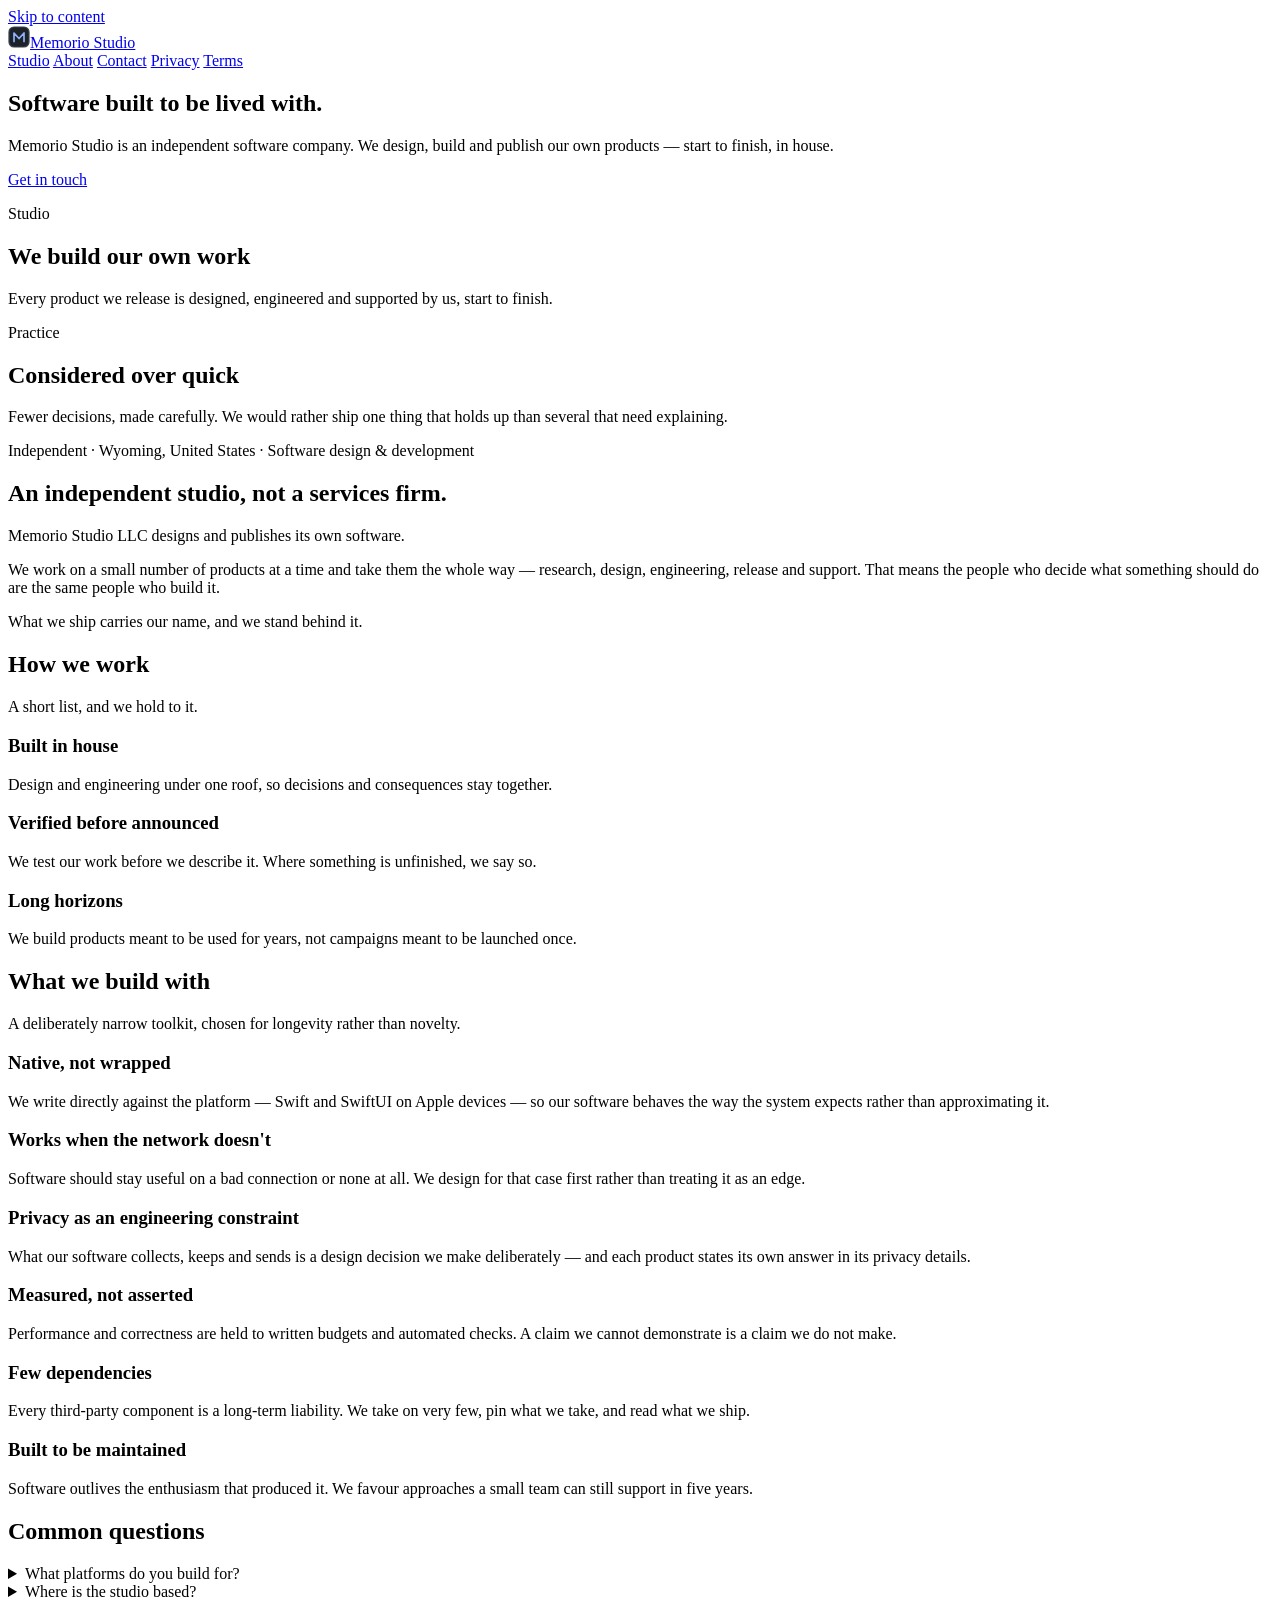
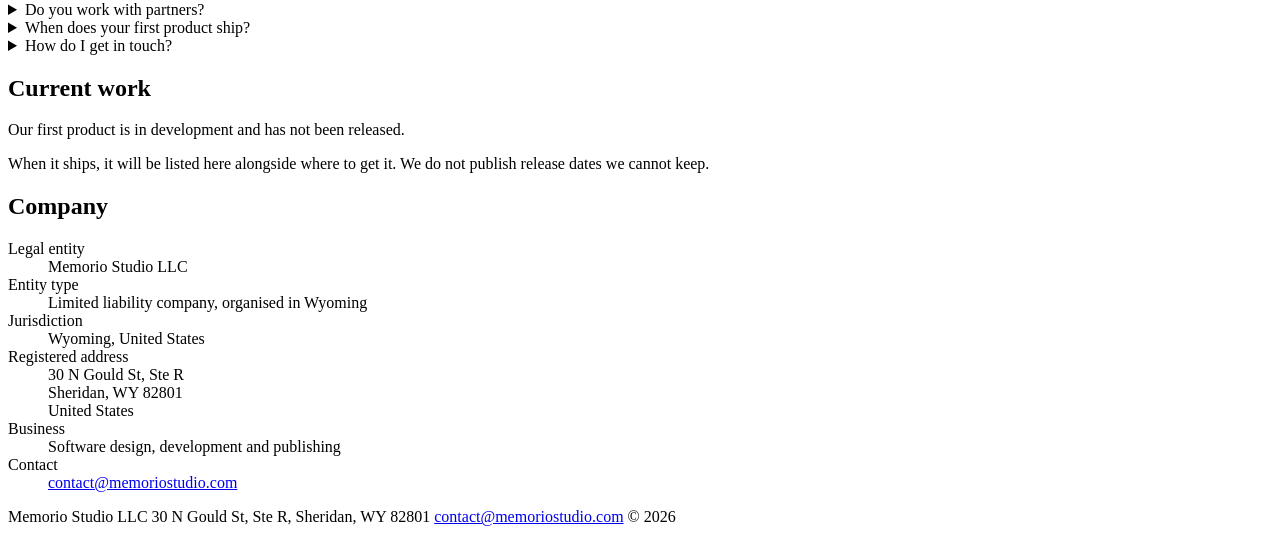
==== site/index.html @ 64da5512 "content: cut two architecture claims the product has not shipped Founder asked whether 'local-first'" ====
<!doctype html>
<html lang="en">
<head>
<meta charset="utf-8">
<meta name="viewport" content="width=device-width, initial-scale=1">
<title>Independent software company — Memorio Studio</title>
<meta name="description" content="Memorio Studio LLC is an independent software company organised in Wyoming, United States. We design, build and publish our own products.">
<meta name="theme-color" content="#121417">
<link rel="canonical" href="https://memoriostudio.com/">
<meta property="og:type" content="website">
<meta property="og:site_name" content="Memorio Studio">
<meta property="og:title" content="Independent software company — Memorio Studio">
<meta property="og:description" content="Memorio Studio LLC is an independent software company organised in Wyoming, United States. We design, build and publish our own products.">
<meta property="og:url" content="https://memoriostudio.com/">
<meta name="twitter:card" content="summary">
<meta name="twitter:title" content="Independent software company — Memorio Studio">
<meta name="twitter:description" content="Memorio Studio LLC is an independent software company organised in Wyoming, United States. We design, build and publish our own products.">
<link rel="stylesheet" href="/styles.css">
<link rel="icon" href="/favicon.svg" type="image/svg+xml">
<script type="application/ld+json">
{"@context":"https://schema.org","@type":"Organization","name":"Memorio Studio LLC","alternateName":"Memorio Studio","legalName":"Memorio Studio LLC","url":"https://memoriostudio.com/","email":"contact@memoriostudio.com","description":"Independent software company organised in Wyoming, United States, designing, building and publishing its own products.","foundingLocation":{"@type":"Place","address":{"@type":"PostalAddress","addressRegion":"WY","addressCountry":"US"}},"address":{"@type":"PostalAddress","streetAddress":"30 N Gould St, Ste R","addressLocality":"Sheridan","addressRegion":"WY","postalCode":"82801","addressCountry":"US"},"contactPoint":{"@type":"ContactPoint","contactType":"customer support","email":"contact@memoriostudio.com","availableLanguage":"English"}}
</script>
</head>
<body>
<a class="skip" href="#main">Skip to content</a>
<header class="topbar"><div class="wrap">
  <a class="wordmark" href="/"><svg width="22" height="22" viewBox="0 0 22 22" fill="none" aria-hidden="true" focusable="false">
  <rect x="1" y="1" width="20" height="20" rx="5" fill="#1d2128" stroke="#3a414c" stroke-width="1.2"/>
  <path d="M6 15.5V7l5 5.5L16 7v8.5" stroke="#8fb0ff" stroke-width="1.7" stroke-linecap="round" stroke-linejoin="round"/>
</svg><span>Memorio Studio</span></a>
  <nav aria-label="Primary">
    <a href="/" aria-current="page">Studio</a>
    <a href="/about.html">About</a>
    <a href="/contact.html">Contact</a>
    <a href="/privacy.html">Privacy</a>
    <a href="/terms.html">Terms</a>
  </nav>
</div></header>
<main id="main">
<section class="hero"><div class="wrap">
  <h1>Software built to be lived with.</h1>
  <p class="sub">Memorio Studio is an independent software company. We design, build and publish
  our own products — start to finish, in house.</p>
  <a class="cta" href="/contact.html">Get in touch</a>

  <div class="hero-cards">
    <article class="hero-card">
      <p class="tag">Studio</p>
      <h2>We build our own work</h2>
      <p>Every product we release is designed, engineered and supported by us, start to
      finish.</p>
    </article>
    <article class="hero-card">
      <p class="tag">Practice</p>
      <h2>Considered over quick</h2>
      <p>Fewer decisions, made carefully. We would rather ship one thing that holds up than
      several that need explaining.</p>
    </article>
  </div>
</div></section>

<div class="band-label"><p>Independent · Wyoming, United States · Software design &amp; development</p></div>

<section class="band"><div class="wrap">
  <div class="split">
    <div>
      <h2>An independent studio, not a services firm.</h2>
      <p class="lede">Memorio Studio LLC designs and publishes its own software.</p>
    </div>
    <div>
      <p>We work on a small number of products at a time and take them the whole way — research,
      design, engineering, release and support. That means the people who decide what something
      should do are the same people who build it.</p>
      <p>What we ship carries our name, and we stand behind it.</p>
    </div>
  </div>
</div></section>

<section class="band alt"><div class="wrap">
  <h2>How we work</h2>
  <p class="lede">A short list, and we hold to it.</p>
  <div class="tiles">
    <article class="tile">
      <h3>Built in house</h3>
      <p>Design and engineering under one roof, so decisions and consequences stay together.</p>
    </article>
    <article class="tile">
      <h3>Verified before announced</h3>
      <p>We test our work before we describe it. Where something is unfinished, we say so.</p>
    </article>
    <article class="tile">
      <h3>Long horizons</h3>
      <p>We build products meant to be used for years, not campaigns meant to be launched once.</p>
    </article>
  </div>
</div></section>

<section class="band"><div class="wrap">
  <h2>What we build with</h2>
  <p class="lede">A deliberately narrow toolkit, chosen for longevity rather than novelty.</p>
  <div class="tiles">
    <article class="tile">
      <h3>Native, not wrapped</h3>
      <p>We write directly against the platform — Swift and SwiftUI on Apple devices — so our
      software behaves the way the system expects rather than approximating it.</p>
    </article>
    <article class="tile">
      <h3>Works when the network doesn't</h3>
      <p>Software should stay useful on a bad connection or none at all. We design for that case
      first rather than treating it as an edge.</p>
    </article>
    <article class="tile">
      <h3>Privacy as an engineering constraint</h3>
      <p>What our software collects, keeps and sends is a design decision we make deliberately —
      and each product states its own answer in its privacy details.</p>
    </article>
    <article class="tile">
      <h3>Measured, not asserted</h3>
      <p>Performance and correctness are held to written budgets and automated checks. A claim we
      cannot demonstrate is a claim we do not make.</p>
    </article>
    <article class="tile">
      <h3>Few dependencies</h3>
      <p>Every third-party component is a long-term liability. We take on very few, pin what we
      take, and read what we ship.</p>
    </article>
    <article class="tile">
      <h3>Built to be maintained</h3>
      <p>Software outlives the enthusiasm that produced it. We favour approaches a small team can
      still support in five years.</p>
    </article>
  </div>
</div></section>

<section class="band alt"><div class="wrap">
  <h2>Common questions</h2>
  <div class="faq">
    <details><summary>What platforms do you build for?</summary>
      <p>Our current work targets Apple devices, written natively. We are not limited to one
      platform as a company, and will say so plainly if that changes.</p></details>
    <details><summary>Where is the studio based?</summary>
      <p>Memorio Studio LLC is registered in Wyoming, United States, and works remotely.</p></details>
    <details><summary>Do you work with partners?</summary>
      <p>We are open to conversations about partnerships, licensing and distribution. Write to us
      with what you have in mind.</p></details>
    <details><summary>When does your first product ship?</summary>
      <p>It is in development and unreleased. We announce dates only once we can keep them.</p></details>
    <details><summary>How do I get in touch?</summary>
      <p>Write to <a href="mailto:contact@memoriostudio.com">contact@memoriostudio.com</a>. Business,
      legal, press and security enquiries all reach the same inbox, and it is read by a person.</p></details>
  </div>
</div></section>

<section class="band"><div class="wrap">
  <div class="split">
    <div>
      <h2>Current work</h2>
      <p class="lede">Our first product is in development and has not been released.</p>
    </div>
    <div>
      <p>When it ships, it will be listed here alongside where to get it. We do not publish
      release dates we cannot keep.</p>
    </div>
  </div>
</div></section>

<section class="band alt"><div class="wrap">
  <h2>Company</h2>
  <div class="ledger"><dl>
    <div class="row"><dt>Legal entity</dt><dd>Memorio Studio LLC</dd></div>
    <div class="row"><dt>Entity type</dt><dd>Limited liability company, organised in Wyoming</dd></div>
    <div class="row"><dt>Jurisdiction</dt><dd>Wyoming, United States</dd></div>
    <div class="row"><dt>Registered address</dt><dd>30 N Gould St, Ste R<br>Sheridan, WY 82801<br>United States</dd></div>
    <div class="row"><dt>Business</dt><dd>Software design, development and publishing</dd></div>
    <div class="row"><dt>Contact</dt><dd><a href="mailto:contact@memoriostudio.com">contact@memoriostudio.com</a></dd></div>
  </dl></div>
</div></section>
</main>
<footer class="site"><div class="wrap">
  <span>Memorio Studio LLC</span>
  <span>30 N Gould St, Ste R, Sheridan, WY 82801</span>
  <a href="mailto:contact@memoriostudio.com">contact@memoriostudio.com</a>
  <span class="push">&copy; 2026</span>
</div></footer>
</body>
</html>
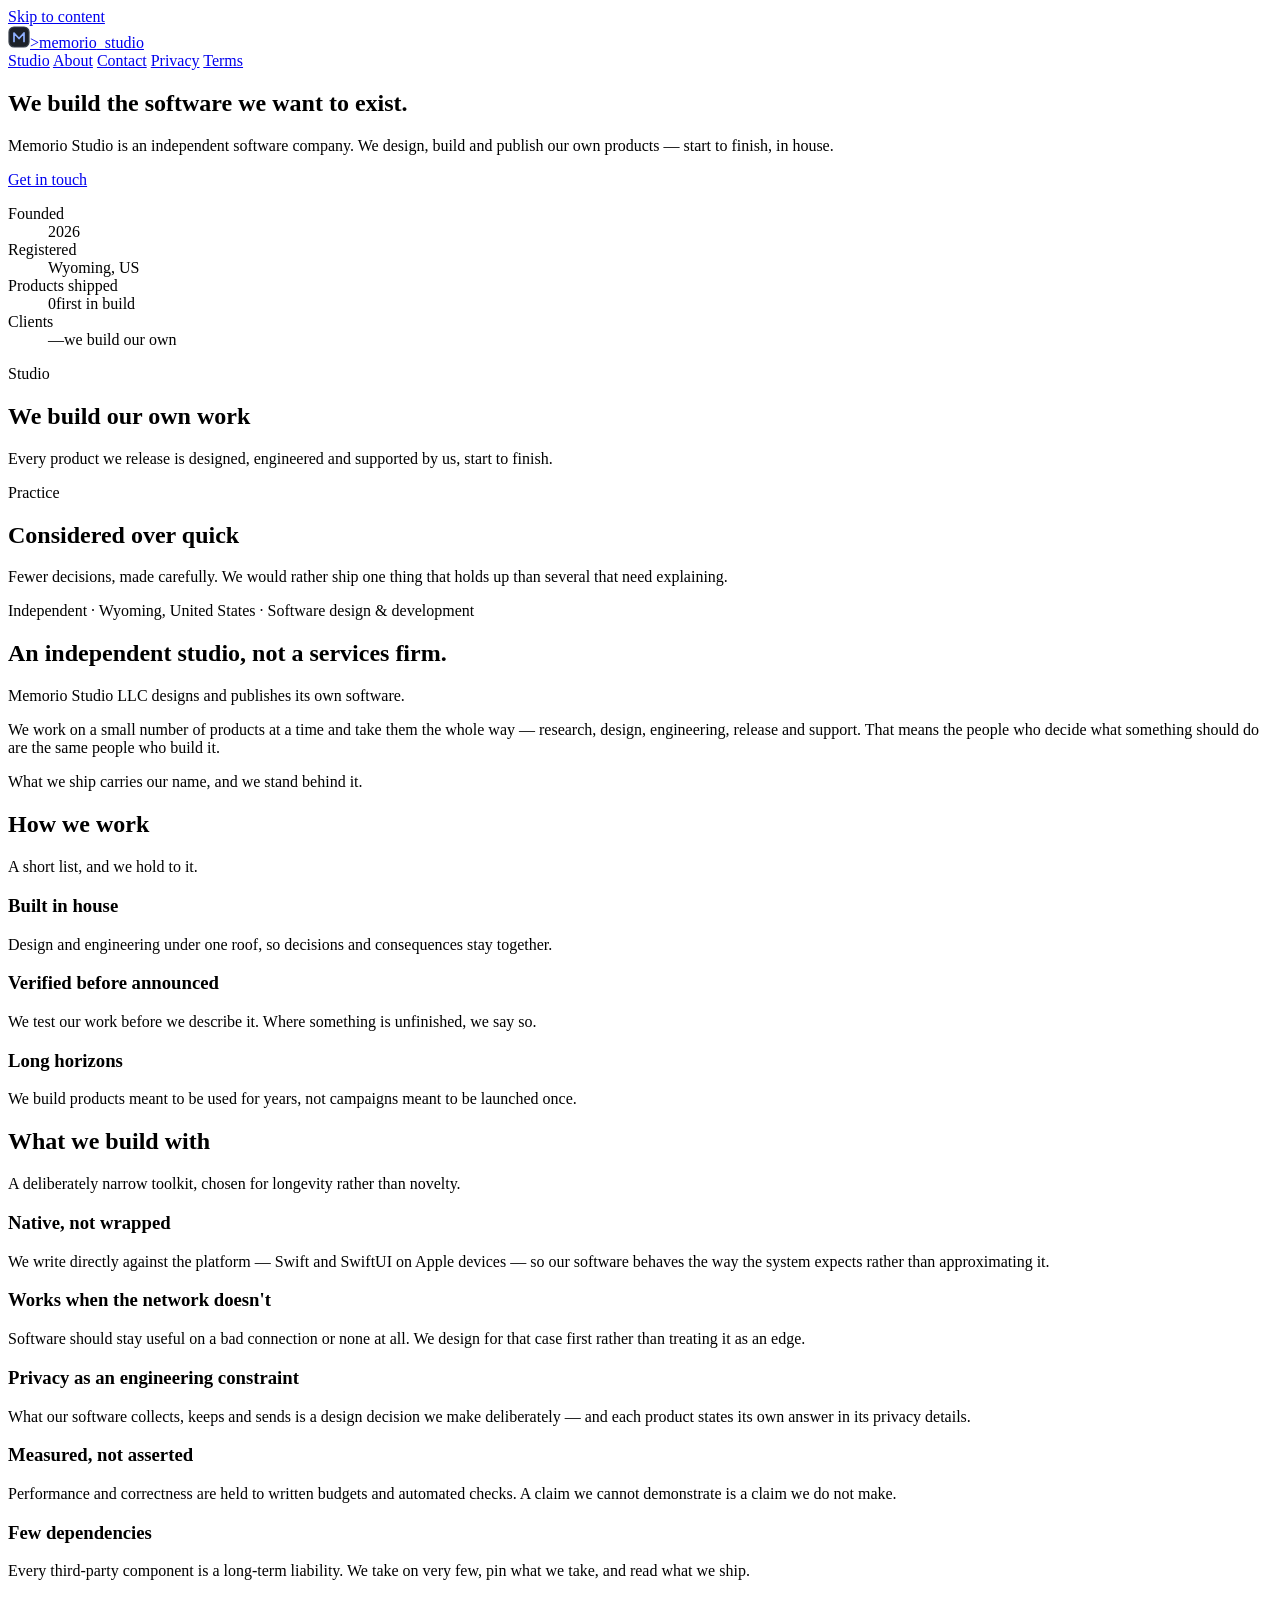
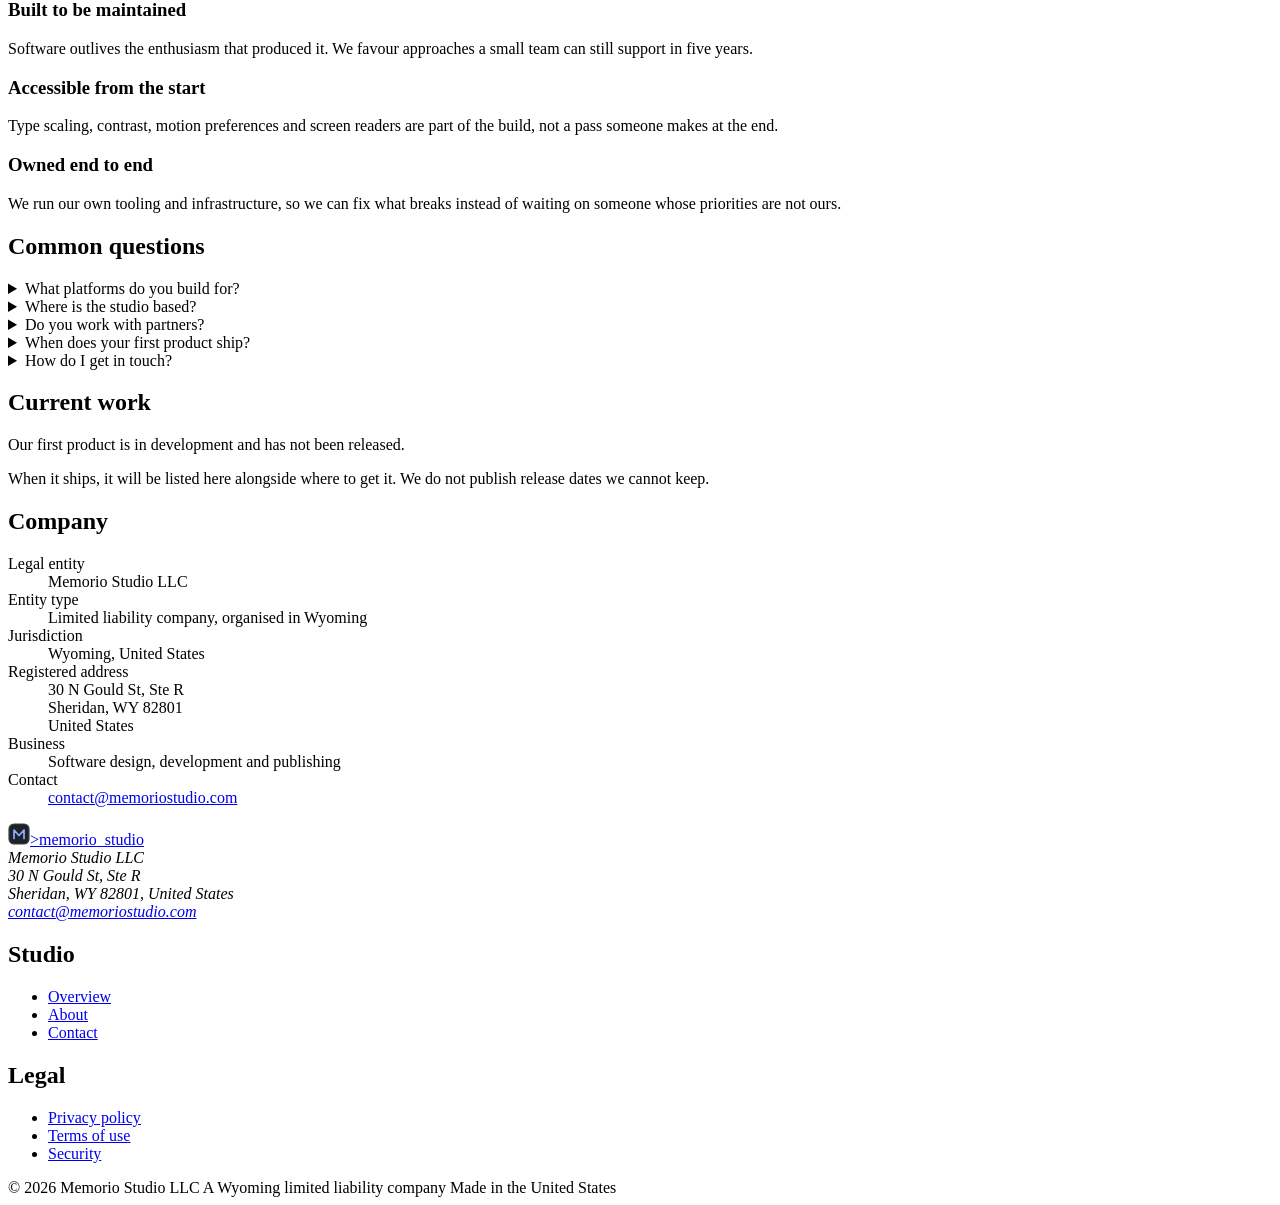
==== commit aa59d715: "design: sharper headline, hero stat strip, structured footer HEADLINE. 'Software built to be lived w" ====
--- a/site/index.html
+++ b/site/index.html
@@ -18,7 +18,7 @@
 <link rel="stylesheet" href="/styles.css">
 <link rel="icon" href="/favicon.svg" type="image/svg+xml">
 <script type="application/ld+json">
-{"@context":"https://schema.org","@type":"Organization","name":"Memorio Studio LLC","alternateName":"Memorio Studio","legalName":"Memorio Studio LLC","url":"https://memoriostudio.com/","email":"contact@memoriostudio.com","description":"Independent software company organised in Wyoming, United States, designing, building and publishing its own products.","foundingLocation":{"@type":"Place","address":{"@type":"PostalAddress","addressRegion":"WY","addressCountry":"US"}},"address":{"@type":"PostalAddress","streetAddress":"30 N Gould St, Ste R","addressLocality":"Sheridan","addressRegion":"WY","postalCode":"82801","addressCountry":"US"},"contactPoint":{"@type":"ContactPoint","contactType":"customer support","email":"contact@memoriostudio.com","availableLanguage":"English"}}
+{"@context":"https://schema.org","@type":"Organization","name":"Memorio Studio LLC","alternateName":"Memorio Studio","legalName":"Memorio Studio LLC","url":"https://memoriostudio.com/","email":"contact@memoriostudio.com","description":"Independent software company organised in Wyoming, United States, designing, building and publishing its own products.","foundingDate":"2026","foundingLocation":{"@type":"Place","address":{"@type":"PostalAddress","addressRegion":"WY","addressCountry":"US"}},"address":{"@type":"PostalAddress","streetAddress":"30 N Gould St, Ste R","addressLocality":"Sheridan","addressRegion":"WY","postalCode":"82801","addressCountry":"US"},"contactPoint":{"@type":"ContactPoint","contactType":"customer support","email":"contact@memoriostudio.com","availableLanguage":"English"}}
 </script>
 </head>
 <body>
@@ -27,7 +27,7 @@
   <a class="wordmark" href="/"><svg width="22" height="22" viewBox="0 0 22 22" fill="none" aria-hidden="true" focusable="false">
   <rect x="1" y="1" width="20" height="20" rx="5" fill="#1d2128" stroke="#3a414c" stroke-width="1.2"/>
   <path d="M6 15.5V7l5 5.5L16 7v8.5" stroke="#8fb0ff" stroke-width="1.7" stroke-linecap="round" stroke-linejoin="round"/>
-</svg><span>Memorio Studio</span></a>
+</svg><span class="caret">&gt;</span><span>memorio</span><span class="dim">_studio</span></a>
   <nav aria-label="Primary">
     <a href="/" aria-current="page">Studio</a>
     <a href="/about.html">About</a>
@@ -38,10 +38,17 @@
 </div></header>
 <main id="main">
 <section class="hero"><div class="wrap">
-  <h1>Software built to be lived with.</h1>
+  <h1>We build the software we want to exist.</h1>
   <p class="sub">Memorio Studio is an independent software company. We design, build and publish
   our own products — start to finish, in house.</p>
   <a class="cta" href="/contact.html">Get in touch</a>
+
+  <dl class="stat-strip" aria-label="Studio at a glance">
+    <div><dt>Founded</dt><dd>2026</dd></div>
+    <div><dt>Registered</dt><dd>Wyoming, US</dd></div>
+    <div><dt>Products shipped</dt><dd>0<span class="stat-note">first in build</span></dd></div>
+    <div><dt>Clients</dt><dd>&mdash;<span class="stat-note">we build our own</span></dd></div>
+  </dl>
 
   <div class="hero-cards">
     <article class="hero-card">
@@ -80,15 +87,15 @@
   <h2>How we work</h2>
   <p class="lede">A short list, and we hold to it.</p>
   <div class="tiles">
-    <article class="tile">
+    <article class="tile" data-n="01">
       <h3>Built in house</h3>
       <p>Design and engineering under one roof, so decisions and consequences stay together.</p>
     </article>
-    <article class="tile">
+    <article class="tile" data-n="02">
       <h3>Verified before announced</h3>
       <p>We test our work before we describe it. Where something is unfinished, we say so.</p>
     </article>
-    <article class="tile">
+    <article class="tile" data-n="03">
       <h3>Long horizons</h3>
       <p>We build products meant to be used for years, not campaigns meant to be launched once.</p>
     </article>
@@ -99,35 +106,45 @@
   <h2>What we build with</h2>
   <p class="lede">A deliberately narrow toolkit, chosen for longevity rather than novelty.</p>
   <div class="tiles">
-    <article class="tile">
+    <article class="tile" data-n="01">
       <h3>Native, not wrapped</h3>
       <p>We write directly against the platform — Swift and SwiftUI on Apple devices — so our
       software behaves the way the system expects rather than approximating it.</p>
     </article>
-    <article class="tile">
+    <article class="tile" data-n="02">
       <h3>Works when the network doesn't</h3>
       <p>Software should stay useful on a bad connection or none at all. We design for that case
       first rather than treating it as an edge.</p>
     </article>
-    <article class="tile">
+    <article class="tile" data-n="03">
       <h3>Privacy as an engineering constraint</h3>
       <p>What our software collects, keeps and sends is a design decision we make deliberately —
       and each product states its own answer in its privacy details.</p>
     </article>
-    <article class="tile">
+    <article class="tile" data-n="04">
       <h3>Measured, not asserted</h3>
       <p>Performance and correctness are held to written budgets and automated checks. A claim we
       cannot demonstrate is a claim we do not make.</p>
     </article>
-    <article class="tile">
+    <article class="tile" data-n="05">
       <h3>Few dependencies</h3>
       <p>Every third-party component is a long-term liability. We take on very few, pin what we
       take, and read what we ship.</p>
     </article>
-    <article class="tile">
+    <article class="tile" data-n="06">
       <h3>Built to be maintained</h3>
       <p>Software outlives the enthusiasm that produced it. We favour approaches a small team can
       still support in five years.</p>
+    </article>
+    <article class="tile" data-n="07">
+      <h3>Accessible from the start</h3>
+      <p>Type scaling, contrast, motion preferences and screen readers are part of the build, not
+      a pass someone makes at the end.</p>
+    </article>
+    <article class="tile" data-n="08">
+      <h3>Owned end to end</h3>
+      <p>We run our own tooling and infrastructure, so we can fix what breaks instead of waiting on
+      someone whose priorities are not ours.</p>
     </article>
   </div>
 </div></section>
@@ -177,10 +194,39 @@
 </div></section>
 </main>
 <footer class="site"><div class="wrap">
-  <span>Memorio Studio LLC</span>
-  <span>30 N Gould St, Ste R, Sheridan, WY 82801</span>
-  <a href="mailto:contact@memoriostudio.com">contact@memoriostudio.com</a>
-  <span class="push">&copy; 2026</span>
+  <div class="foot-brand">
+    <a class="wordmark" href="/"><svg width="22" height="22" viewBox="0 0 22 22" fill="none" aria-hidden="true" focusable="false">
+  <rect x="1" y="1" width="20" height="20" rx="5" fill="#1d2128" stroke="#3a414c" stroke-width="1.2"/>
+  <path d="M6 15.5V7l5 5.5L16 7v8.5" stroke="#8fb0ff" stroke-width="1.7" stroke-linecap="round" stroke-linejoin="round"/>
+</svg><span class="caret">&gt;</span><span>memorio</span><span class="dim">_studio</span></a>
+    <address>
+      Memorio Studio LLC<br>
+      30 N Gould St, Ste R<br>
+      Sheridan, WY 82801, United States<br>
+      <a href="mailto:contact@memoriostudio.com">contact@memoriostudio.com</a>
+    </address>
+  </div>
+  <div class="foot-col">
+    <h2>Studio</h2>
+    <ul>
+      <li><a href="/">Overview</a></li>
+      <li><a href="/about.html">About</a></li>
+      <li><a href="/contact.html">Contact</a></li>
+    </ul>
+  </div>
+  <div class="foot-col">
+    <h2>Legal</h2>
+    <ul>
+      <li><a href="/privacy.html">Privacy policy</a></li>
+      <li><a href="/terms.html">Terms of use</a></li>
+      <li><a href="/.well-known/security.txt">Security</a></li>
+    </ul>
+  </div>
+  <div class="foot-base">
+    <span>&copy; 2026 Memorio Studio LLC</span>
+    <span>A Wyoming limited liability company</span>
+    <span class="push">Made in the United States</span>
+  </div>
 </div></footer>
 </body>
 </html>
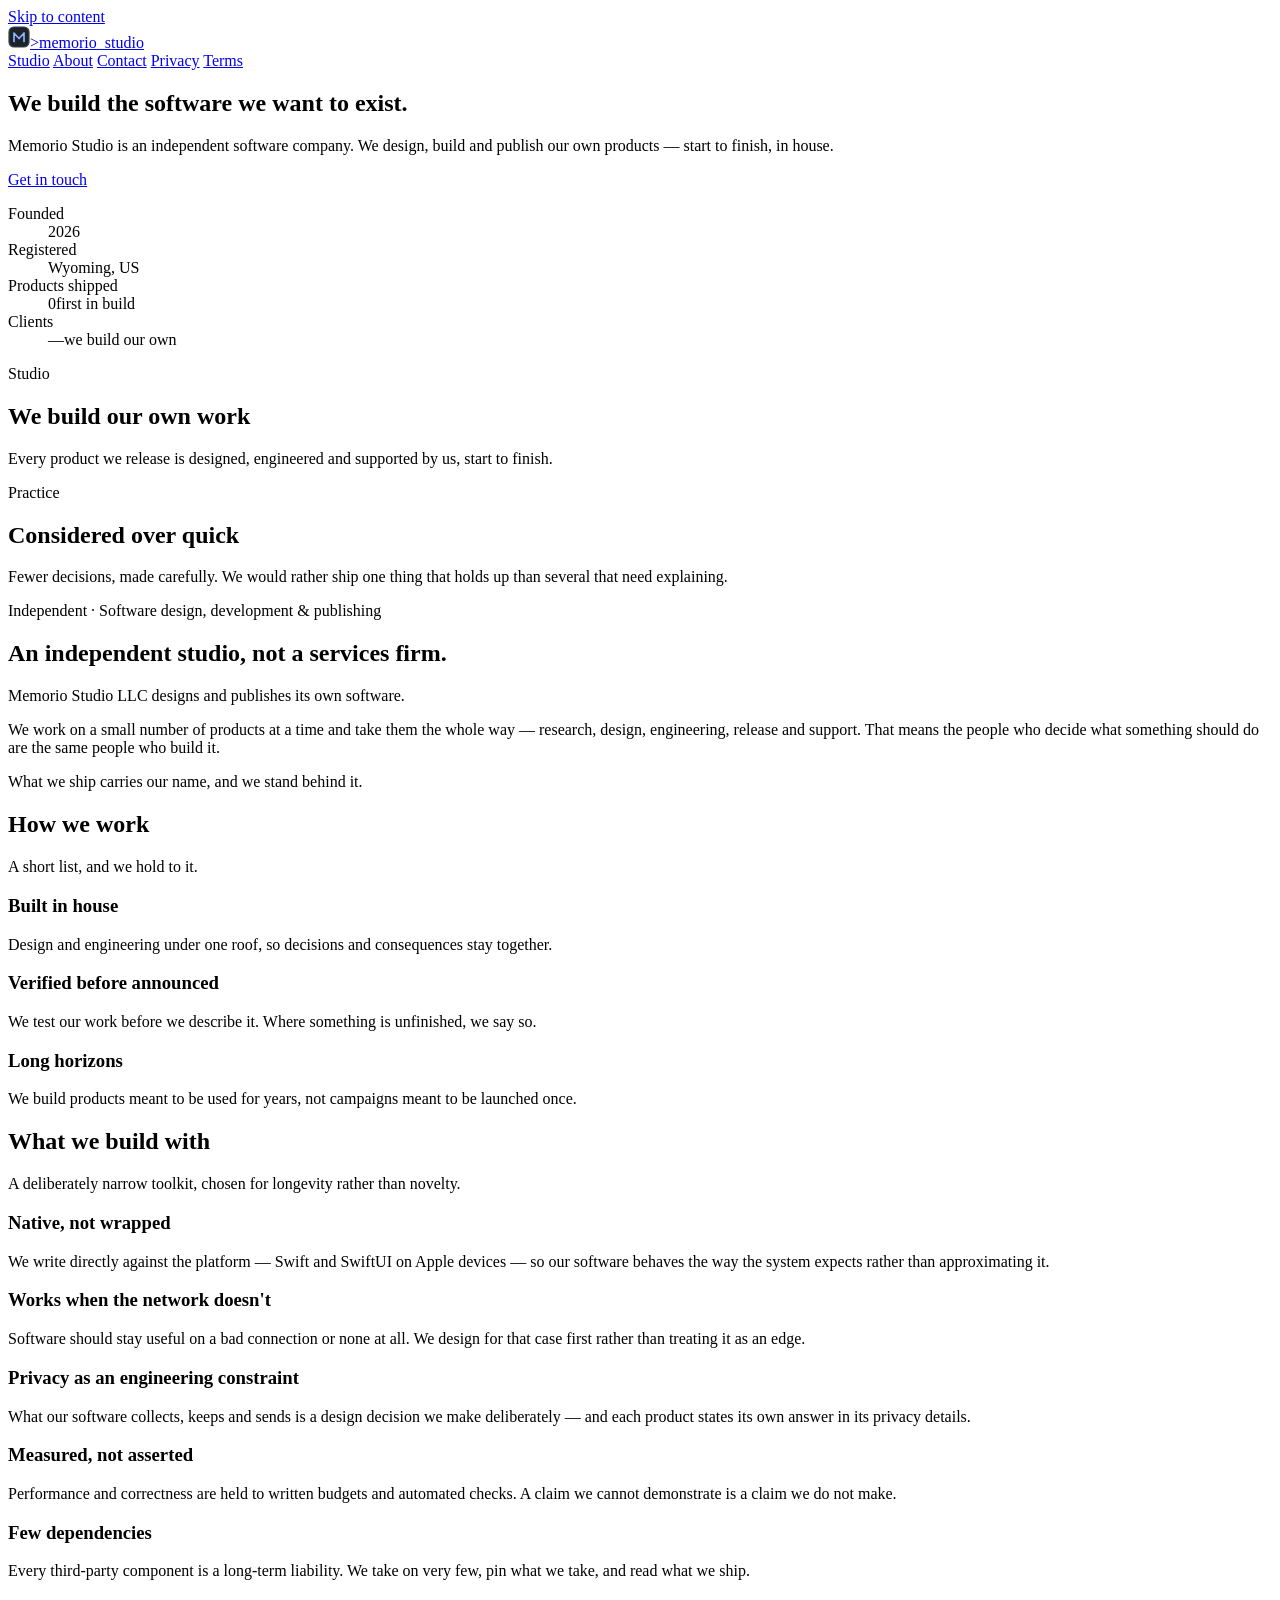
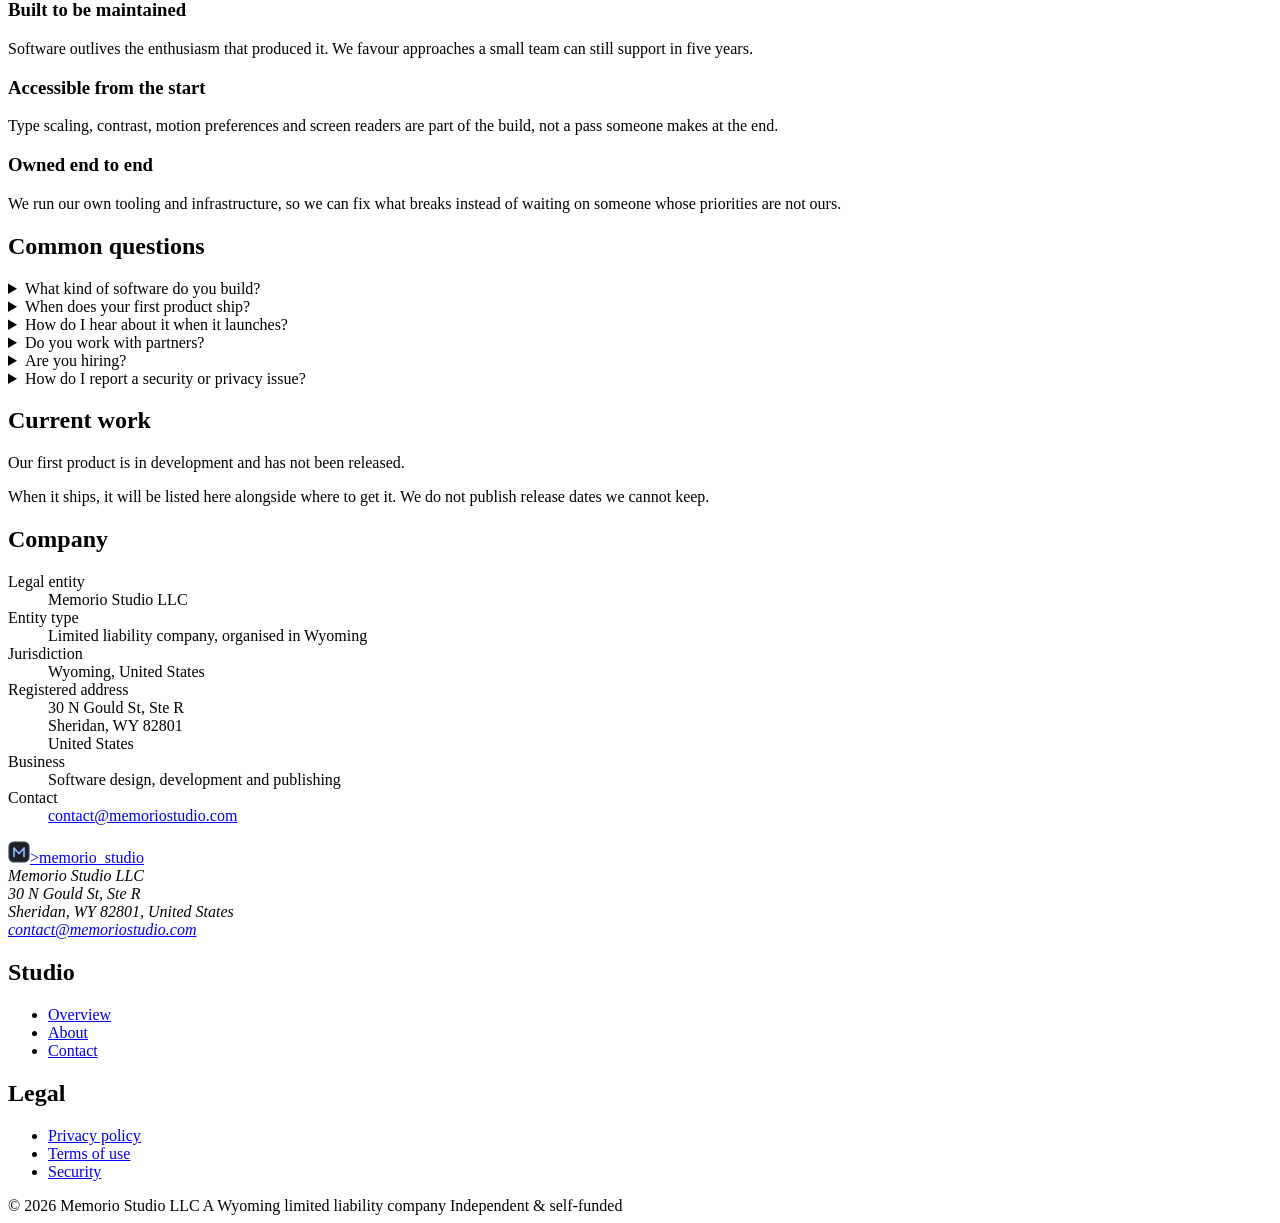
==== commit 22a53d04: "content: stop implying Wyoming is where we work; rewrite the FAQ A registered address is a legal fac" ====
--- a/site/index.html
+++ b/site/index.html
@@ -4,21 +4,21 @@
 <meta charset="utf-8">
 <meta name="viewport" content="width=device-width, initial-scale=1">
 <title>Independent software company — Memorio Studio</title>
-<meta name="description" content="Memorio Studio LLC is an independent software company organised in Wyoming, United States. We design, build and publish our own products.">
+<meta name="description" content="Memorio Studio LLC is an independent software company. We design, build and publish our own products.">
 <meta name="theme-color" content="#121417">
 <link rel="canonical" href="https://memoriostudio.com/">
 <meta property="og:type" content="website">
 <meta property="og:site_name" content="Memorio Studio">
 <meta property="og:title" content="Independent software company — Memorio Studio">
-<meta property="og:description" content="Memorio Studio LLC is an independent software company organised in Wyoming, United States. We design, build and publish our own products.">
+<meta property="og:description" content="Memorio Studio LLC is an independent software company. We design, build and publish our own products.">
 <meta property="og:url" content="https://memoriostudio.com/">
 <meta name="twitter:card" content="summary">
 <meta name="twitter:title" content="Independent software company — Memorio Studio">
-<meta name="twitter:description" content="Memorio Studio LLC is an independent software company organised in Wyoming, United States. We design, build and publish our own products.">
+<meta name="twitter:description" content="Memorio Studio LLC is an independent software company. We design, build and publish our own products.">
 <link rel="stylesheet" href="/styles.css">
 <link rel="icon" href="/favicon.svg" type="image/svg+xml">
 <script type="application/ld+json">
-{"@context":"https://schema.org","@type":"Organization","name":"Memorio Studio LLC","alternateName":"Memorio Studio","legalName":"Memorio Studio LLC","url":"https://memoriostudio.com/","email":"contact@memoriostudio.com","description":"Independent software company organised in Wyoming, United States, designing, building and publishing its own products.","foundingDate":"2026","foundingLocation":{"@type":"Place","address":{"@type":"PostalAddress","addressRegion":"WY","addressCountry":"US"}},"address":{"@type":"PostalAddress","streetAddress":"30 N Gould St, Ste R","addressLocality":"Sheridan","addressRegion":"WY","postalCode":"82801","addressCountry":"US"},"contactPoint":{"@type":"ContactPoint","contactType":"customer support","email":"contact@memoriostudio.com","availableLanguage":"English"}}
+{"@context":"https://schema.org","@type":"Organization","name":"Memorio Studio LLC","alternateName":"Memorio Studio","legalName":"Memorio Studio LLC","url":"https://memoriostudio.com/","email":"contact@memoriostudio.com","description":"Independent software company designing, building and publishing its own products.","foundingDate":"2026","address":{"@type":"PostalAddress","streetAddress":"30 N Gould St, Ste R","addressLocality":"Sheridan","addressRegion":"WY","postalCode":"82801","addressCountry":"US"},"contactPoint":{"@type":"ContactPoint","contactType":"customer support","email":"contact@memoriostudio.com","availableLanguage":"English"}}
 </script>
 </head>
 <body>
@@ -66,7 +66,7 @@
   </div>
 </div></section>
 
-<div class="band-label"><p>Independent · Wyoming, United States · Software design &amp; development</p></div>
+<div class="band-label"><p>Independent · Software design, development &amp; publishing</p></div>
 
 <section class="band"><div class="wrap">
   <div class="split">
@@ -152,19 +152,26 @@
 <section class="band alt"><div class="wrap">
   <h2>Common questions</h2>
   <div class="faq">
-    <details><summary>What platforms do you build for?</summary>
-      <p>Our current work targets Apple devices, written natively. We are not limited to one
-      platform as a company, and will say so plainly if that changes.</p></details>
-    <details><summary>Where is the studio based?</summary>
-      <p>Memorio Studio LLC is registered in Wyoming, United States, and works remotely.</p></details>
+    <details><summary>What kind of software do you build?</summary>
+      <p>Consumer software for personal use — the kind someone opens on their own device rather
+      than software a company buys on their behalf. Our current work concerns personal
+      organisation: helping people keep hold of what they are responsible for.</p></details>
+    <details><summary>When does your first product ship?</summary>
+      <p>It is in development and unreleased. We announce dates only once we can keep them, and it
+      will be listed on this site the day it is available.</p></details>
+    <details><summary>How do I hear about it when it launches?</summary>
+      <p>Write to <a href="mailto:contact@memoriostudio.com">contact@memoriostudio.com</a> and we
+      will let you know. We would rather answer a short email than run a list you have to
+      remember unsubscribing from.</p></details>
     <details><summary>Do you work with partners?</summary>
       <p>We are open to conversations about partnerships, licensing and distribution. Write to us
       with what you have in mind.</p></details>
-    <details><summary>When does your first product ship?</summary>
-      <p>It is in development and unreleased. We announce dates only once we can keep them.</p></details>
-    <details><summary>How do I get in touch?</summary>
-      <p>Write to <a href="mailto:contact@memoriostudio.com">contact@memoriostudio.com</a>. Business,
-      legal, press and security enquiries all reach the same inbox, and it is read by a person.</p></details>
+    <details><summary>Are you hiring?</summary>
+      <p>No open roles at the moment. If you build things carefully and want to be considered when
+      that changes, send us something you have made.</p></details>
+    <details><summary>How do I report a security or privacy issue?</summary>
+      <p>Email us with enough detail to reproduce it. We will acknowledge your report and ask for a
+      reasonable window to fix the issue before it is disclosed publicly.</p></details>
   </div>
 </div></section>
 
@@ -225,7 +232,7 @@
   <div class="foot-base">
     <span>&copy; 2026 Memorio Studio LLC</span>
     <span>A Wyoming limited liability company</span>
-    <span class="push">Made in the United States</span>
+    <span class="push">Independent &amp; self-funded</span>
   </div>
 </div></footer>
 </body>
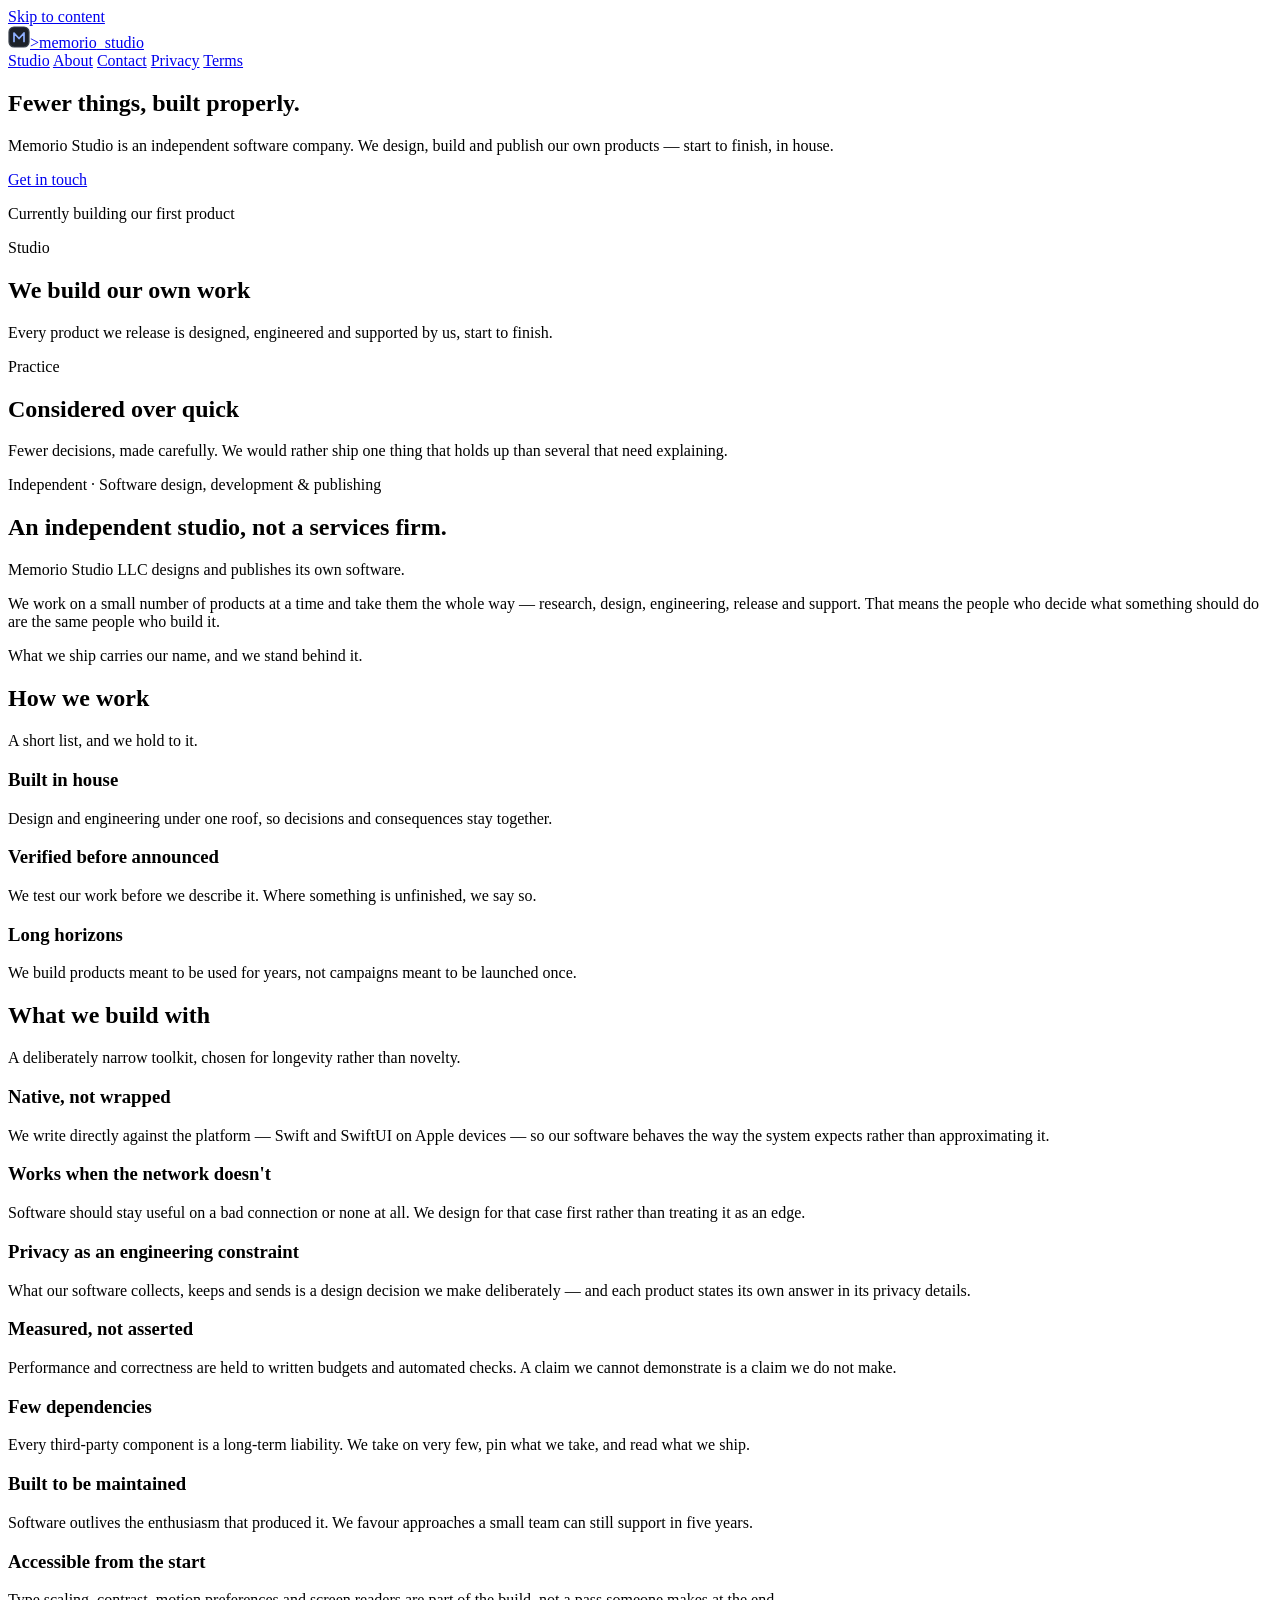
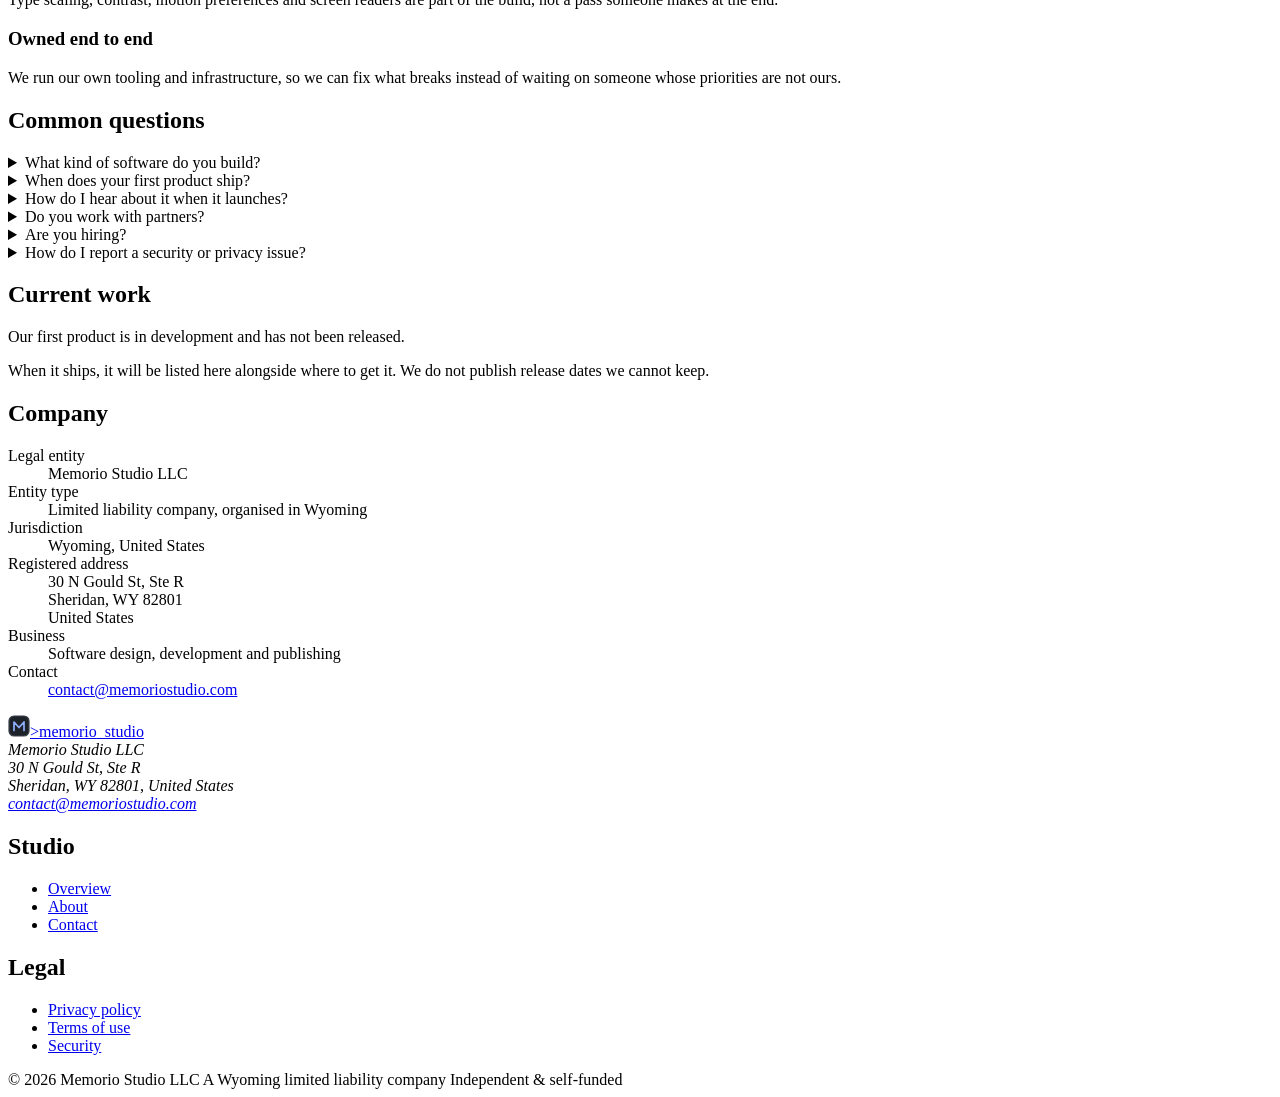
==== commit d83babc7: "design: new headline, category labels on tiles, live status line Three founder calls, all of them sp" ====
--- a/site/index.html
+++ b/site/index.html
@@ -38,17 +38,16 @@
 </div></header>
 <main id="main">
 <section class="hero"><div class="wrap">
-  <h1>We build the software we want to exist.</h1>
+  <h1>Fewer things, built properly.</h1>
   <p class="sub">Memorio Studio is an independent software company. We design, build and publish
   our own products — start to finish, in house.</p>
   <a class="cta" href="/contact.html">Get in touch</a>
 
-  <dl class="stat-strip" aria-label="Studio at a glance">
-    <div><dt>Founded</dt><dd>2026</dd></div>
-    <div><dt>Registered</dt><dd>Wyoming, US</dd></div>
-    <div><dt>Products shipped</dt><dd>0<span class="stat-note">first in build</span></dd></div>
-    <div><dt>Clients</dt><dd>&mdash;<span class="stat-note">we build our own</span></dd></div>
-  </dl>
+  <p class="status-line">
+    <span class="pulse" aria-hidden="true"></span>
+    <span class="status-key">Currently</span>
+    <span class="status-val">building our first product</span>
+  </p>
 
   <div class="hero-cards">
     <article class="hero-card">
@@ -87,15 +86,15 @@
   <h2>How we work</h2>
   <p class="lede">A short list, and we hold to it.</p>
   <div class="tiles">
-    <article class="tile" data-n="01">
+    <article class="tile" data-k="Structure">
       <h3>Built in house</h3>
       <p>Design and engineering under one roof, so decisions and consequences stay together.</p>
     </article>
-    <article class="tile" data-n="02">
+    <article class="tile" data-k="Discipline">
       <h3>Verified before announced</h3>
       <p>We test our work before we describe it. Where something is unfinished, we say so.</p>
     </article>
-    <article class="tile" data-n="03">
+    <article class="tile" data-k="Horizon">
       <h3>Long horizons</h3>
       <p>We build products meant to be used for years, not campaigns meant to be launched once.</p>
     </article>
@@ -106,42 +105,42 @@
   <h2>What we build with</h2>
   <p class="lede">A deliberately narrow toolkit, chosen for longevity rather than novelty.</p>
   <div class="tiles">
-    <article class="tile" data-n="01">
+    <article class="tile" data-k="Platform">
       <h3>Native, not wrapped</h3>
       <p>We write directly against the platform — Swift and SwiftUI on Apple devices — so our
       software behaves the way the system expects rather than approximating it.</p>
     </article>
-    <article class="tile" data-n="02">
+    <article class="tile" data-k="Reliability">
       <h3>Works when the network doesn't</h3>
       <p>Software should stay useful on a bad connection or none at all. We design for that case
       first rather than treating it as an edge.</p>
     </article>
-    <article class="tile" data-n="03">
+    <article class="tile" data-k="Privacy">
       <h3>Privacy as an engineering constraint</h3>
       <p>What our software collects, keeps and sends is a design decision we make deliberately —
       and each product states its own answer in its privacy details.</p>
     </article>
-    <article class="tile" data-n="04">
+    <article class="tile" data-k="Verification">
       <h3>Measured, not asserted</h3>
       <p>Performance and correctness are held to written budgets and automated checks. A claim we
       cannot demonstrate is a claim we do not make.</p>
     </article>
-    <article class="tile" data-n="05">
+    <article class="tile" data-k="Dependencies">
       <h3>Few dependencies</h3>
       <p>Every third-party component is a long-term liability. We take on very few, pin what we
       take, and read what we ship.</p>
     </article>
-    <article class="tile" data-n="06">
+    <article class="tile" data-k="Longevity">
       <h3>Built to be maintained</h3>
       <p>Software outlives the enthusiasm that produced it. We favour approaches a small team can
       still support in five years.</p>
     </article>
-    <article class="tile" data-n="07">
+    <article class="tile" data-k="Accessibility">
       <h3>Accessible from the start</h3>
       <p>Type scaling, contrast, motion preferences and screen readers are part of the build, not
       a pass someone makes at the end.</p>
     </article>
-    <article class="tile" data-n="08">
+    <article class="tile" data-k="Ownership">
       <h3>Owned end to end</h3>
       <p>We run our own tooling and infrastructure, so we can fix what breaks instead of waiting on
       someone whose priorities are not ours.</p>
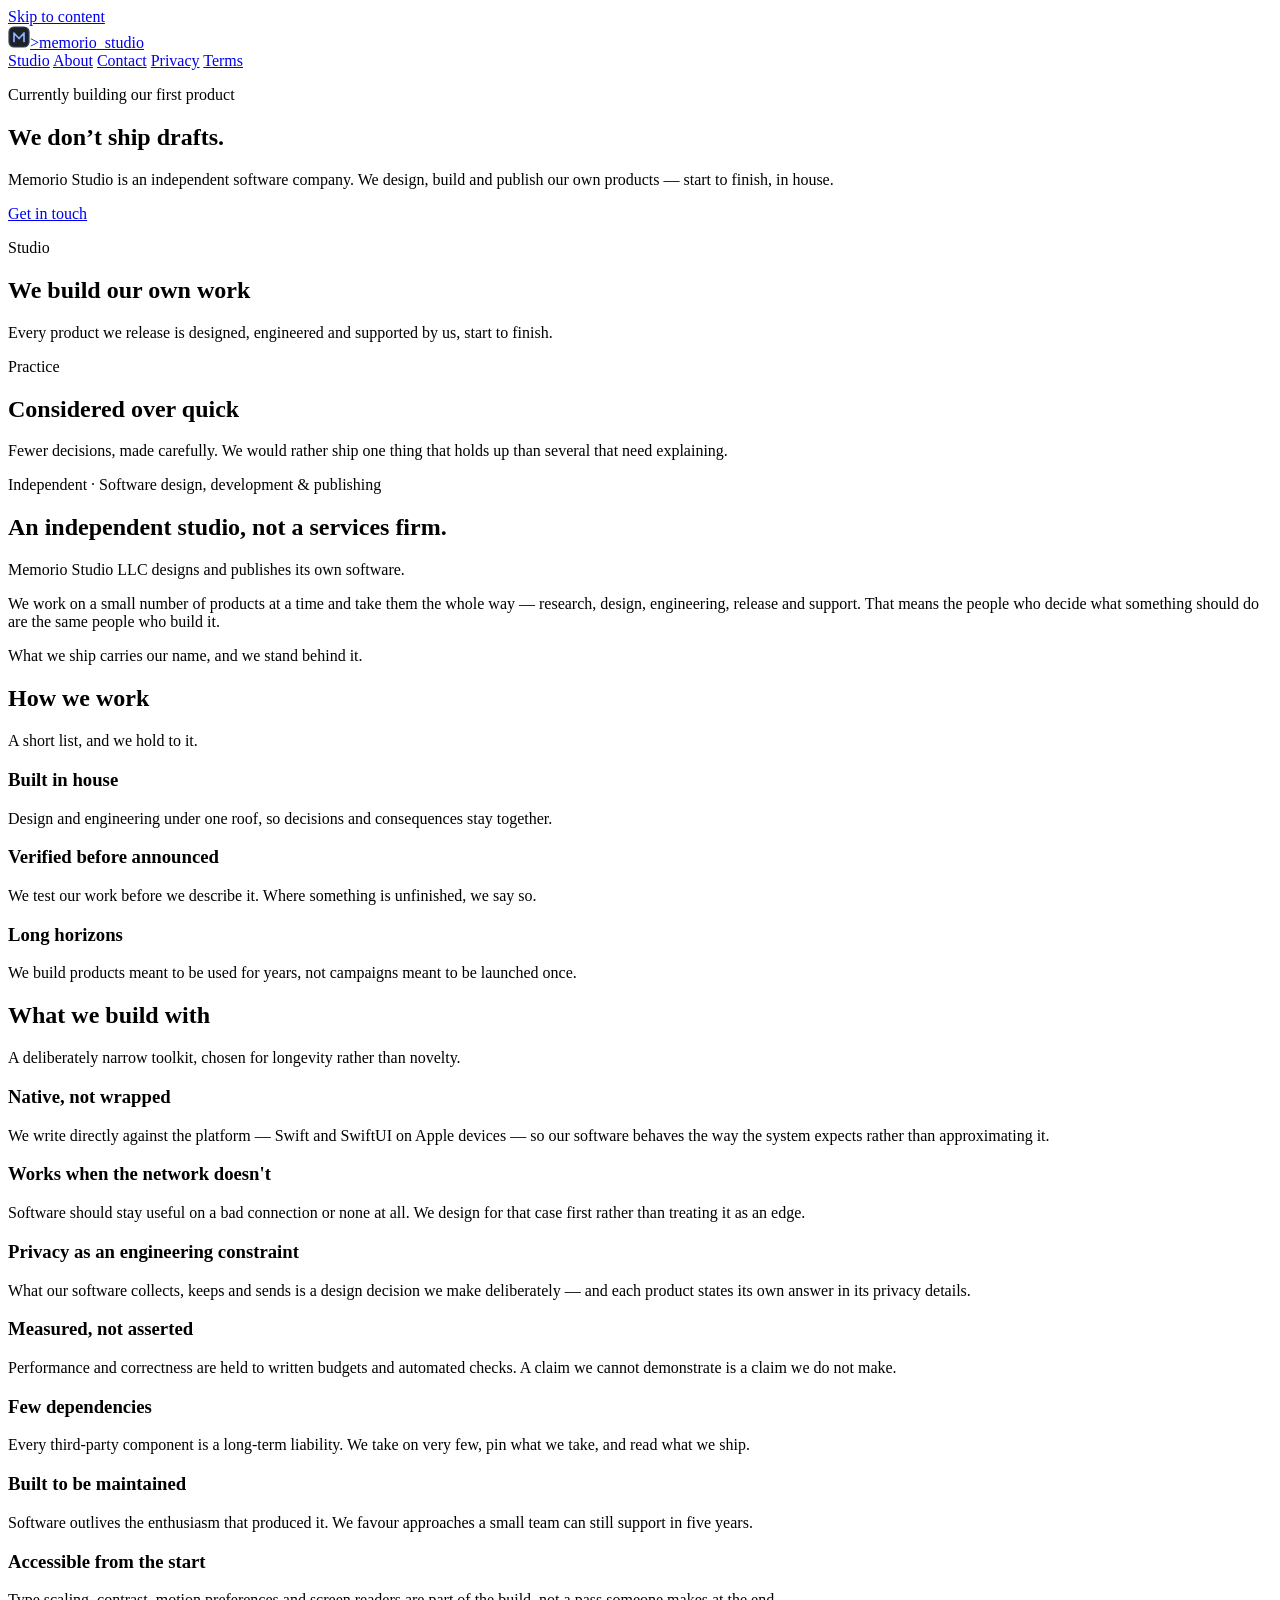
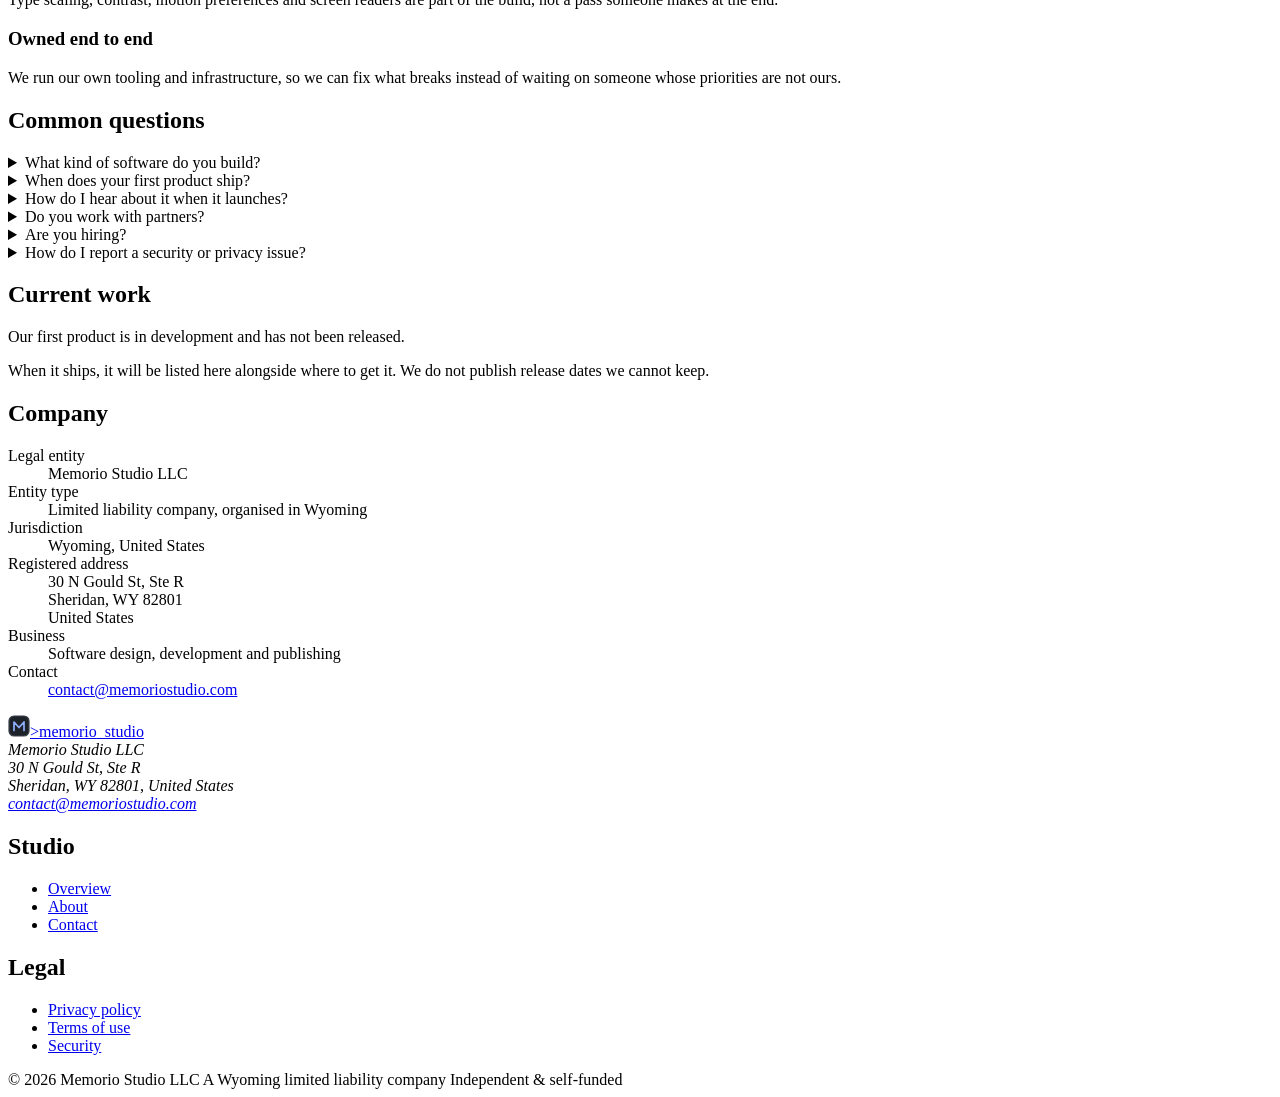
==== commit c964253c: "design: harder headline, status line moved off the button row TITLE. 'Fewer things, built properly' " ====
--- a/site/index.html
+++ b/site/index.html
@@ -38,16 +38,16 @@
 </div></header>
 <main id="main">
 <section class="hero"><div class="wrap">
-  <h1>Fewer things, built properly.</h1>
-  <p class="sub">Memorio Studio is an independent software company. We design, build and publish
-  our own products — start to finish, in house.</p>
-  <a class="cta" href="/contact.html">Get in touch</a>
-
   <p class="status-line">
     <span class="pulse" aria-hidden="true"></span>
     <span class="status-key">Currently</span>
     <span class="status-val">building our first product</span>
   </p>
+  <h1>We don’t ship drafts.</h1>
+  <p class="sub">Memorio Studio is an independent software company. We design, build and publish
+  our own products — start to finish, in house.</p>
+  <a class="cta" href="/contact.html">Get in touch</a>
+
 
   <div class="hero-cards">
     <article class="hero-card">
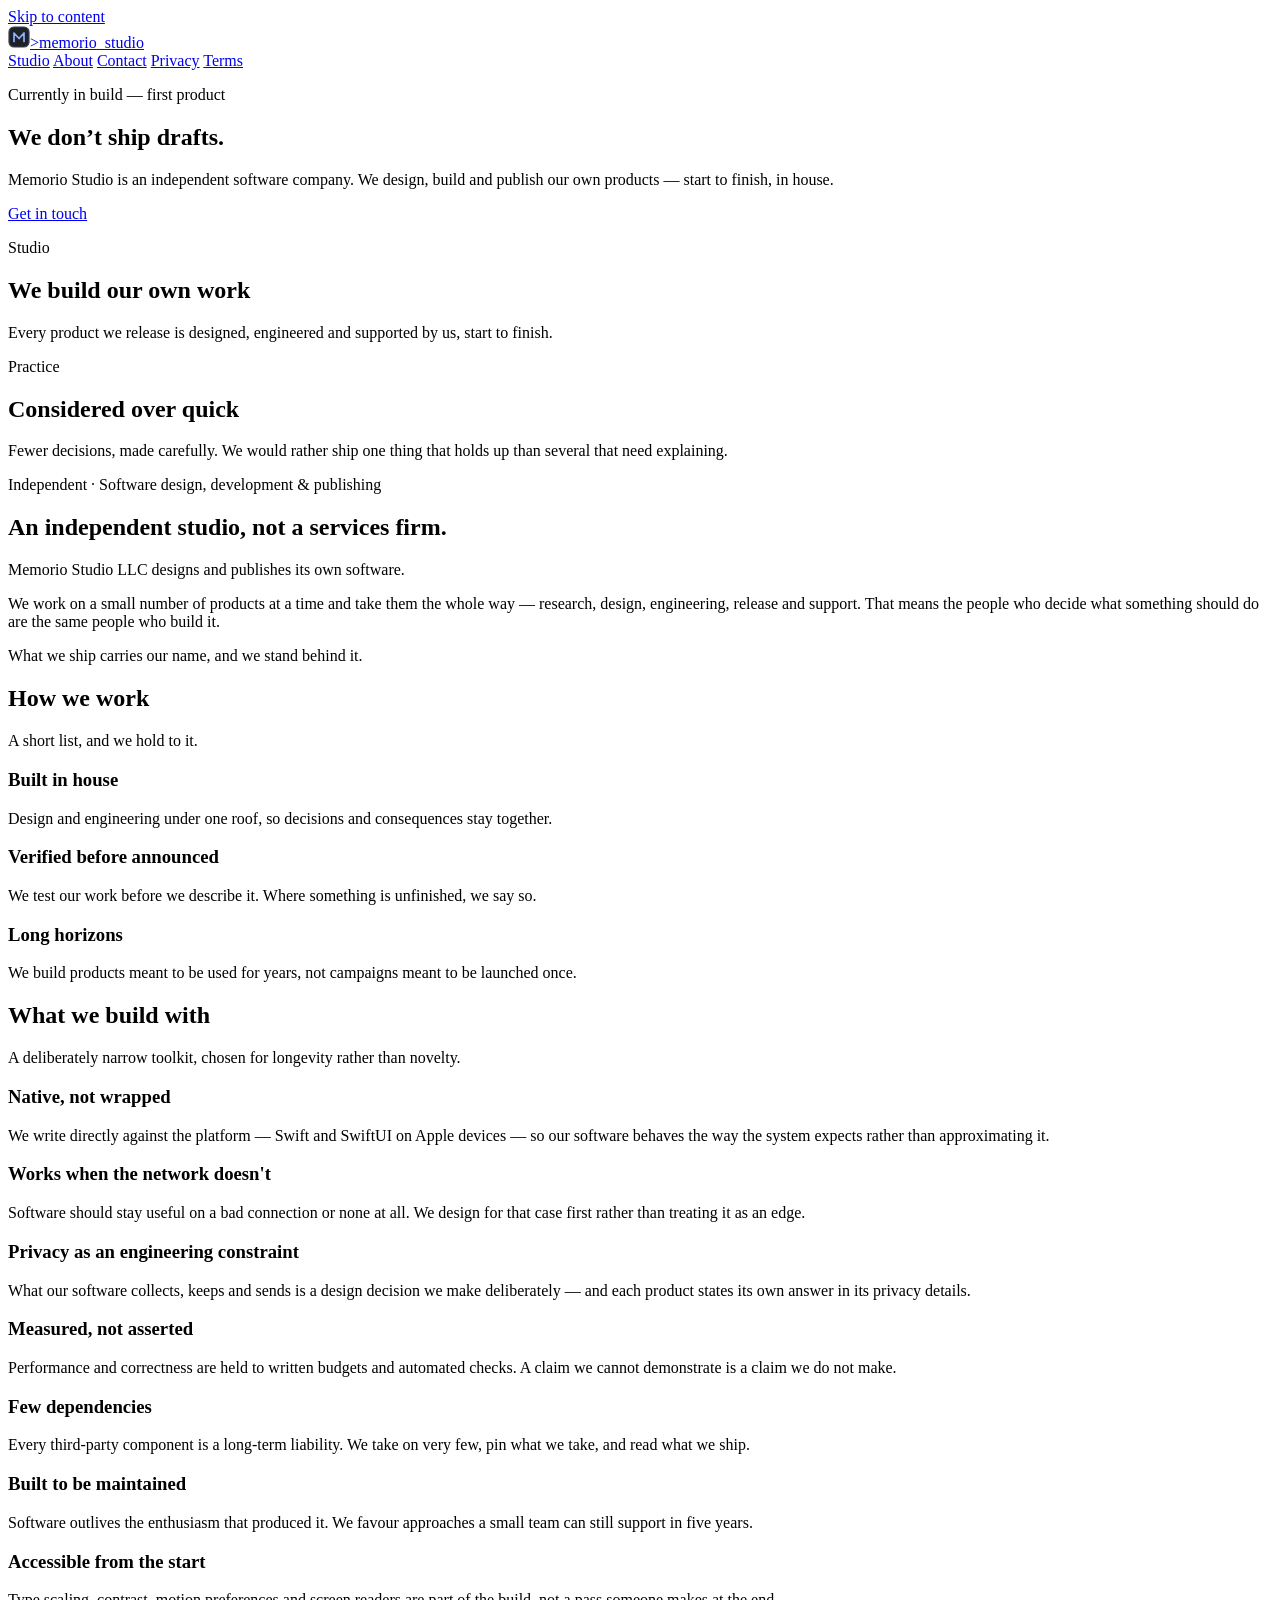
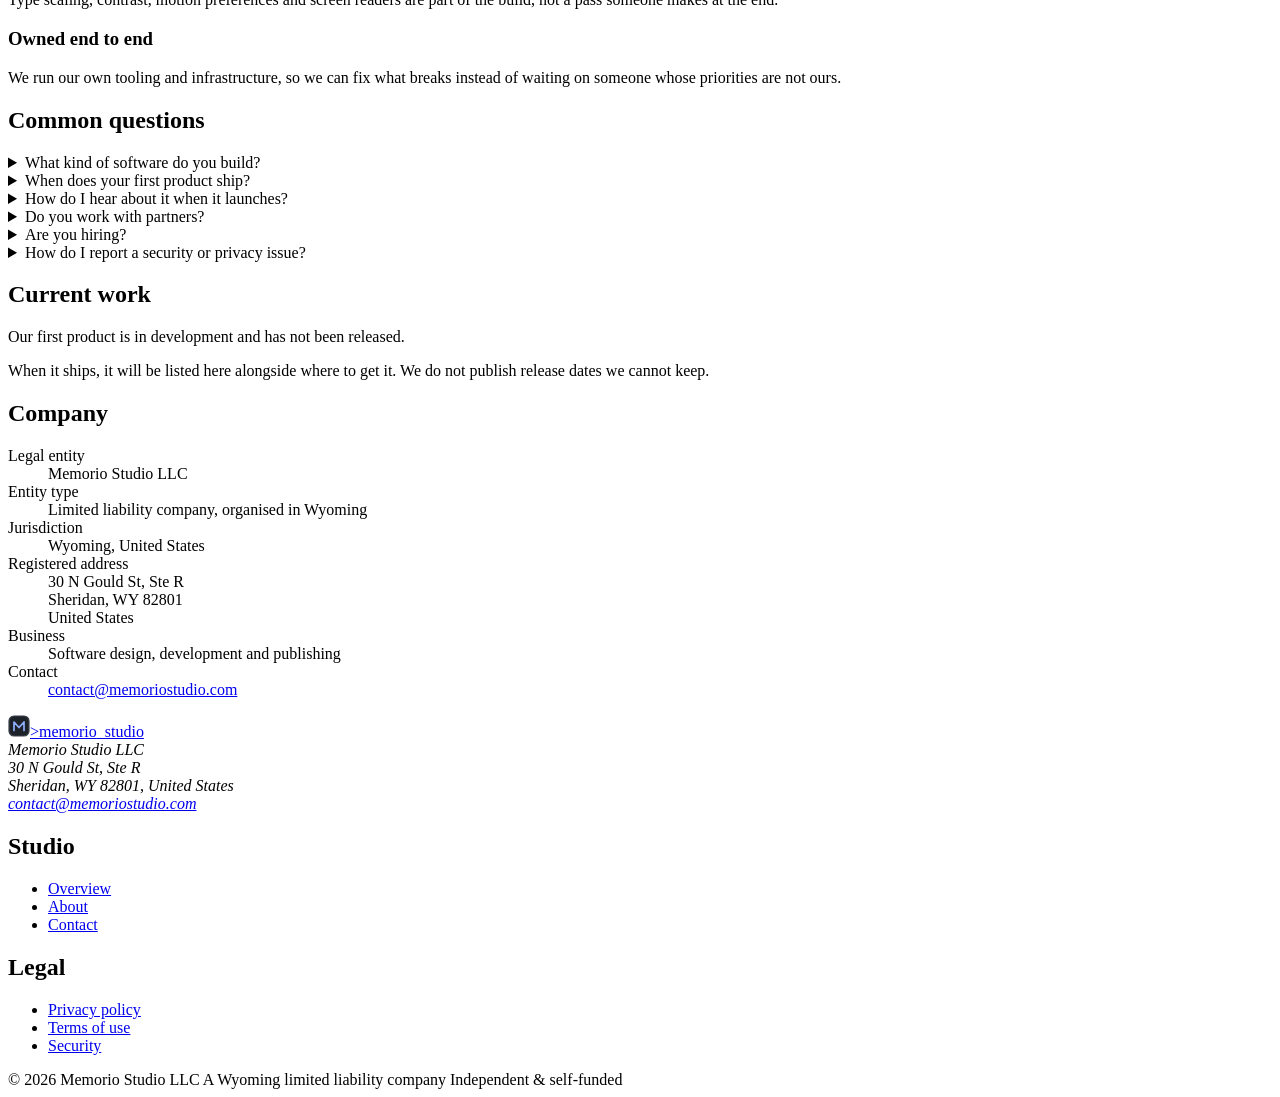
==== commit f17c92b3: "design: one voice in the status line It was set in two treatments — a small uppercase mono key besid" ====
--- a/site/index.html
+++ b/site/index.html
@@ -40,8 +40,7 @@
 <section class="hero"><div class="wrap">
   <p class="status-line">
     <span class="pulse" aria-hidden="true"></span>
-    <span class="status-key">Currently</span>
-    <span class="status-val">building our first product</span>
+    <span>Currently in build — first product</span>
   </p>
   <h1>We don’t ship drafts.</h1>
   <p class="sub">Memorio Studio is an independent software company. We design, build and publish
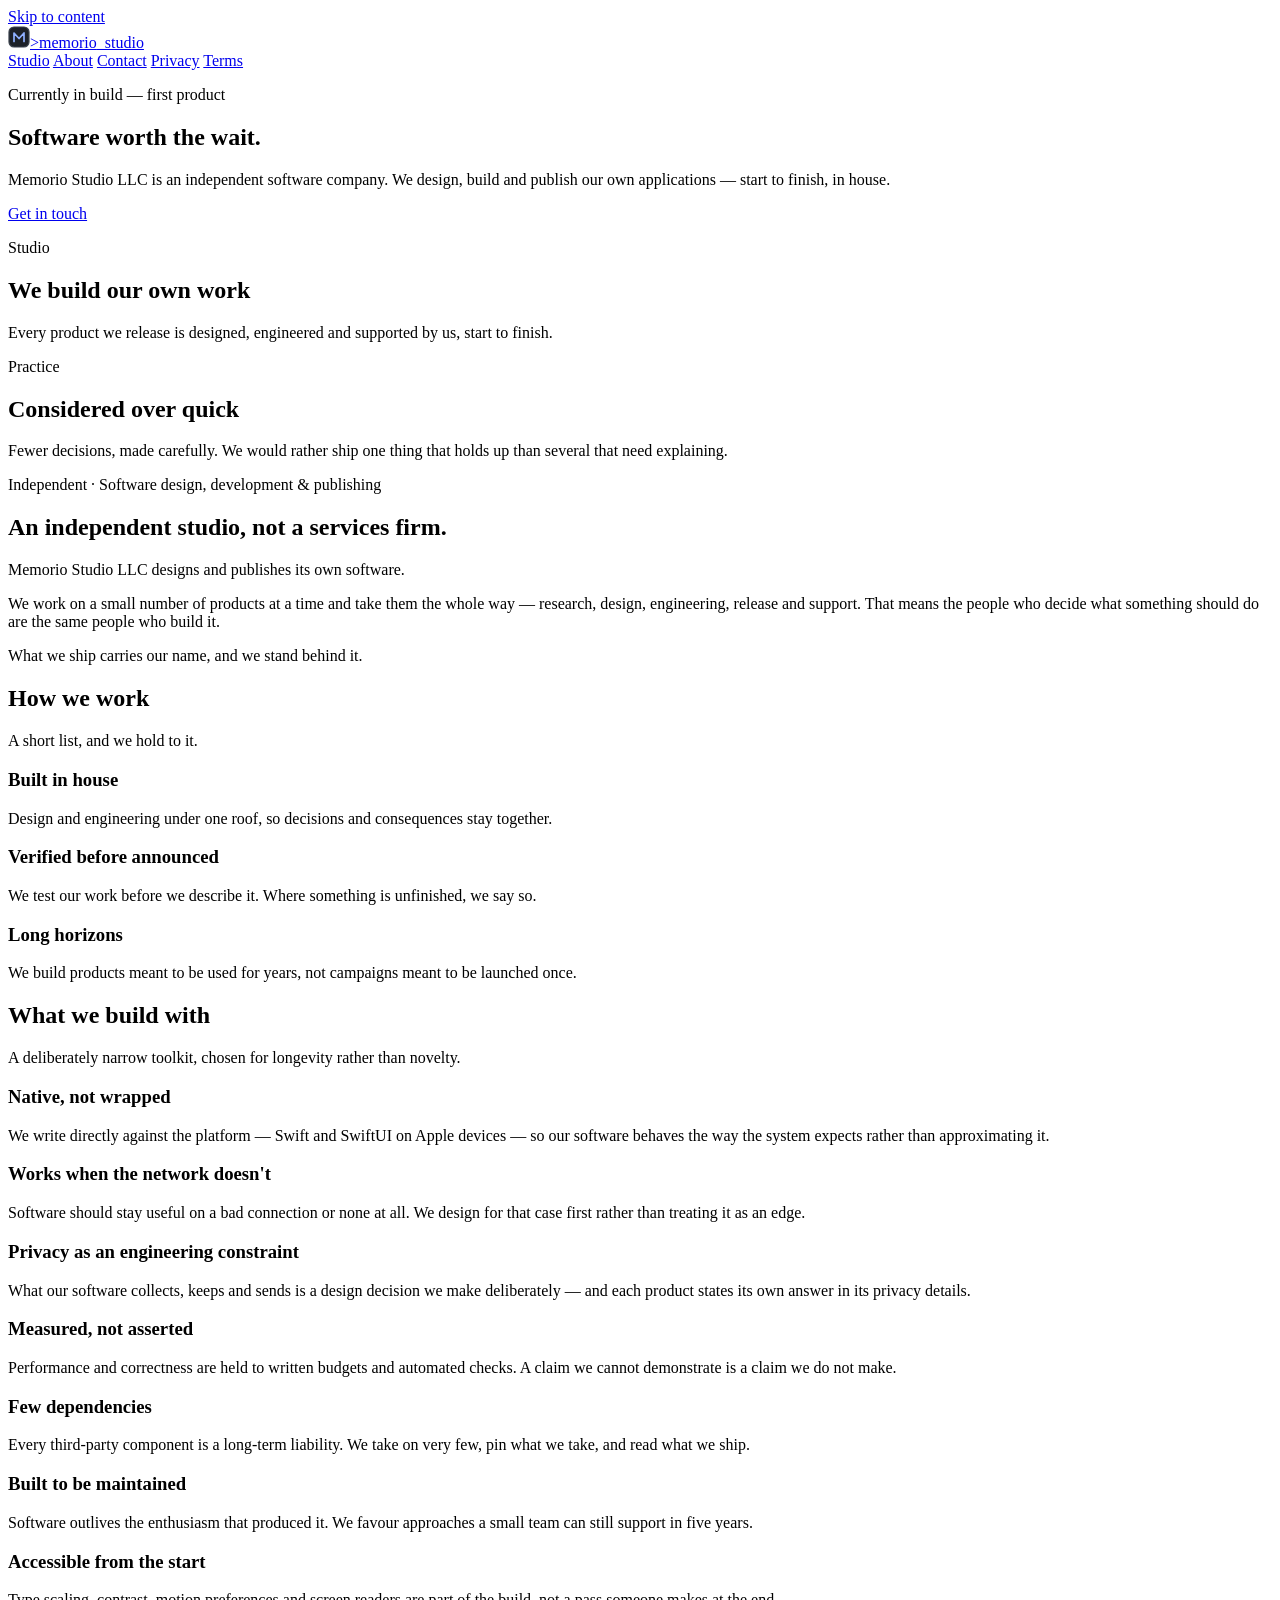
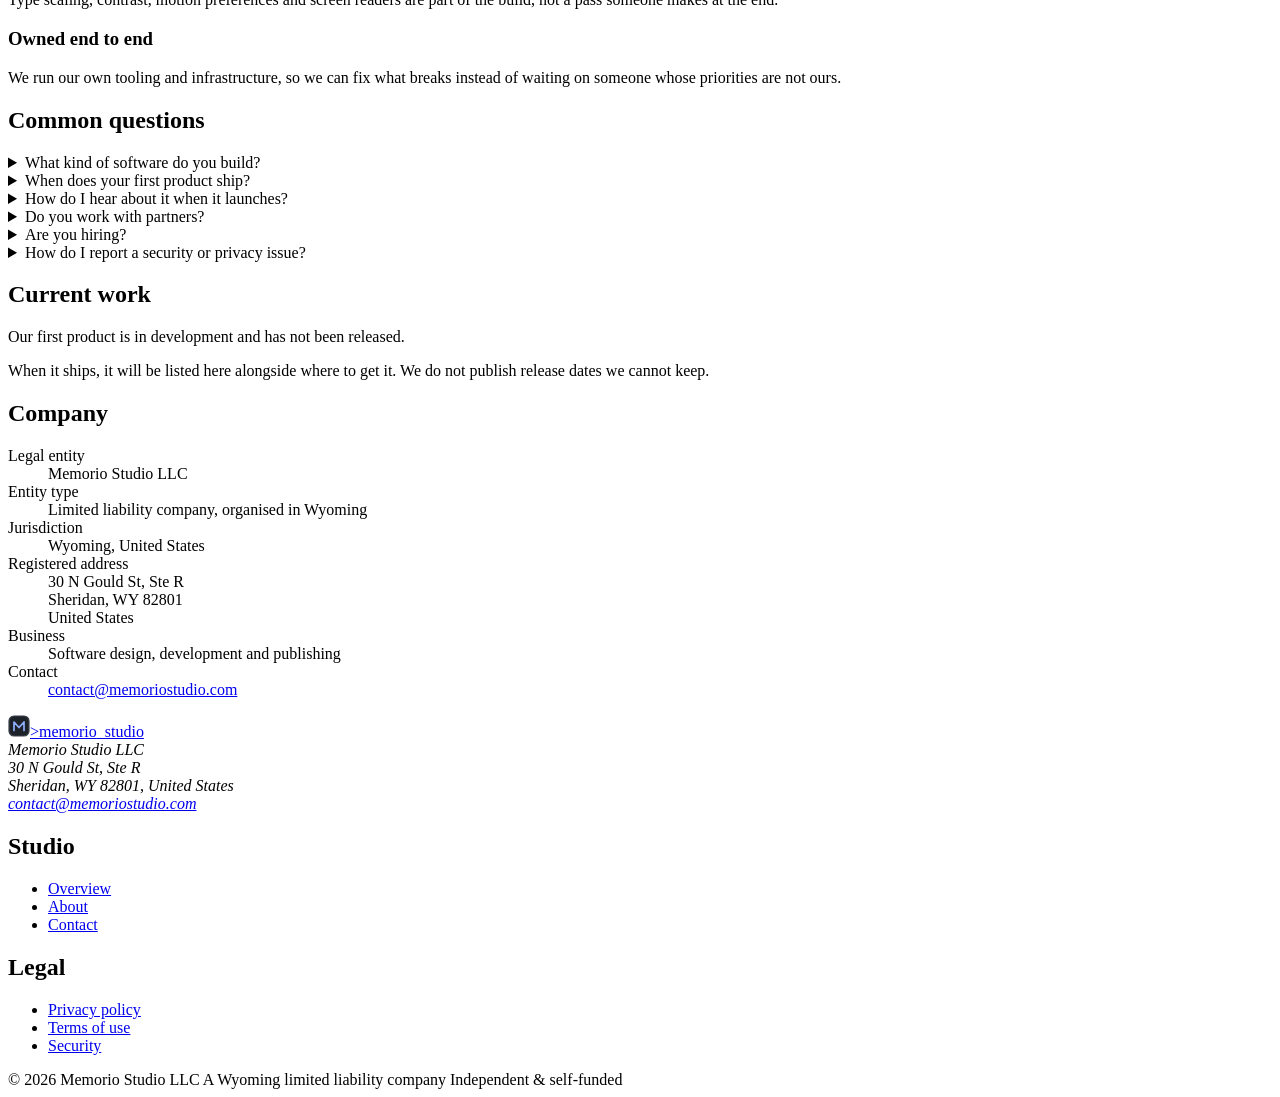
==== commit e2a6a079: "content: headline that answers the reviewer's actual question 'We don't ship drafts' was written for" ====
--- a/site/index.html
+++ b/site/index.html
@@ -4,21 +4,21 @@
 <meta charset="utf-8">
 <meta name="viewport" content="width=device-width, initial-scale=1">
 <title>Independent software company — Memorio Studio</title>
-<meta name="description" content="Memorio Studio LLC is an independent software company. We design, build and publish our own products.">
+<meta name="description" content="Memorio Studio LLC is an independent software company. We design, build and publish our own applications.">
 <meta name="theme-color" content="#121417">
 <link rel="canonical" href="https://memoriostudio.com/">
 <meta property="og:type" content="website">
 <meta property="og:site_name" content="Memorio Studio">
 <meta property="og:title" content="Independent software company — Memorio Studio">
-<meta property="og:description" content="Memorio Studio LLC is an independent software company. We design, build and publish our own products.">
+<meta property="og:description" content="Memorio Studio LLC is an independent software company. We design, build and publish our own applications.">
 <meta property="og:url" content="https://memoriostudio.com/">
 <meta name="twitter:card" content="summary">
 <meta name="twitter:title" content="Independent software company — Memorio Studio">
-<meta name="twitter:description" content="Memorio Studio LLC is an independent software company. We design, build and publish our own products.">
+<meta name="twitter:description" content="Memorio Studio LLC is an independent software company. We design, build and publish our own applications.">
 <link rel="stylesheet" href="/styles.css">
 <link rel="icon" href="/favicon.svg" type="image/svg+xml">
 <script type="application/ld+json">
-{"@context":"https://schema.org","@type":"Organization","name":"Memorio Studio LLC","alternateName":"Memorio Studio","legalName":"Memorio Studio LLC","url":"https://memoriostudio.com/","email":"contact@memoriostudio.com","description":"Independent software company designing, building and publishing its own products.","foundingDate":"2026","address":{"@type":"PostalAddress","streetAddress":"30 N Gould St, Ste R","addressLocality":"Sheridan","addressRegion":"WY","postalCode":"82801","addressCountry":"US"},"contactPoint":{"@type":"ContactPoint","contactType":"customer support","email":"contact@memoriostudio.com","availableLanguage":"English"}}
+{"@context":"https://schema.org","@type":"Organization","name":"Memorio Studio LLC","alternateName":"Memorio Studio","legalName":"Memorio Studio LLC","url":"https://memoriostudio.com/","email":"contact@memoriostudio.com","description":"Independent software company designing, building and publishing its own applications.","foundingDate":"2026","address":{"@type":"PostalAddress","streetAddress":"30 N Gould St, Ste R","addressLocality":"Sheridan","addressRegion":"WY","postalCode":"82801","addressCountry":"US"},"contactPoint":{"@type":"ContactPoint","contactType":"customer support","email":"contact@memoriostudio.com","availableLanguage":"English"}}
 </script>
 </head>
 <body>
@@ -42,9 +42,9 @@
     <span class="pulse" aria-hidden="true"></span>
     <span>Currently in build — first product</span>
   </p>
-  <h1>We don’t ship drafts.</h1>
-  <p class="sub">Memorio Studio is an independent software company. We design, build and publish
-  our own products — start to finish, in house.</p>
+  <h1>Software worth the wait.</h1>
+  <p class="sub">Memorio Studio LLC is an independent software company. We design, build and
+  publish our own applications — start to finish, in house.</p>
   <a class="cta" href="/contact.html">Get in touch</a>
 
 
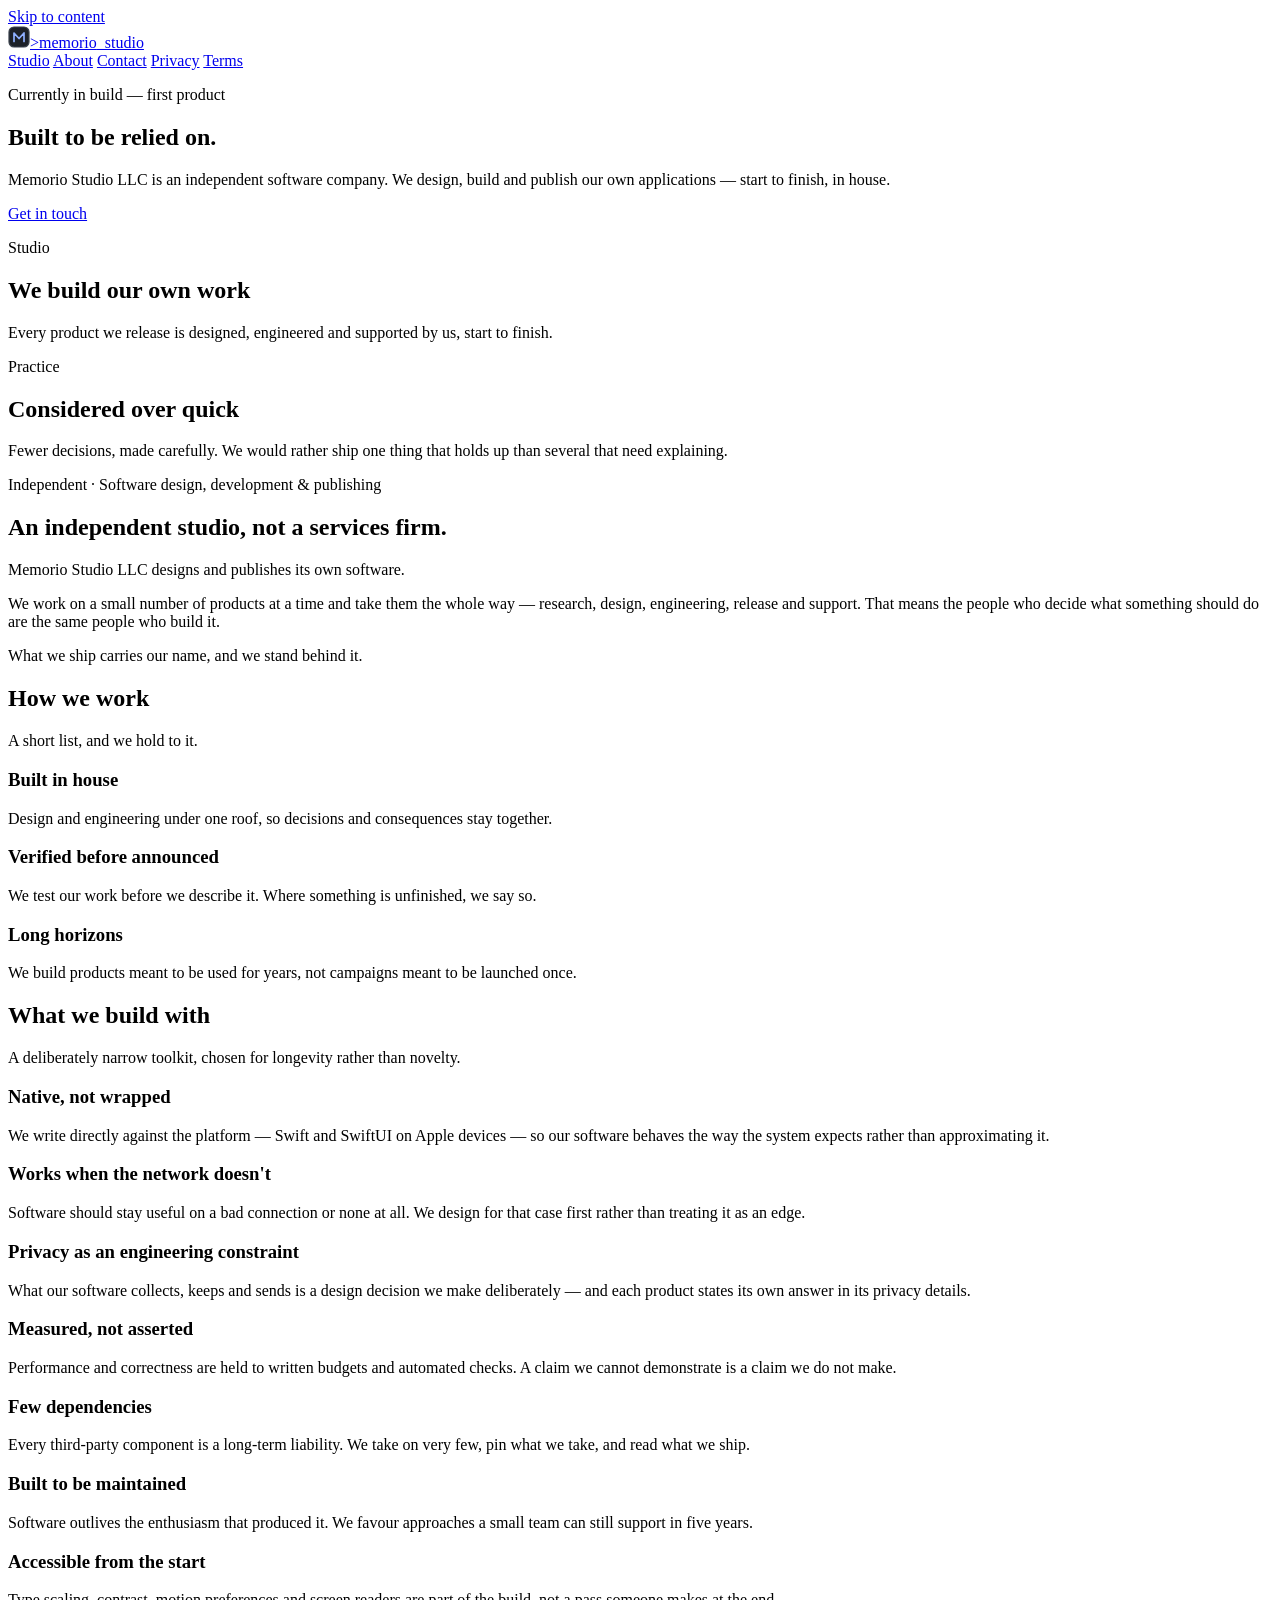
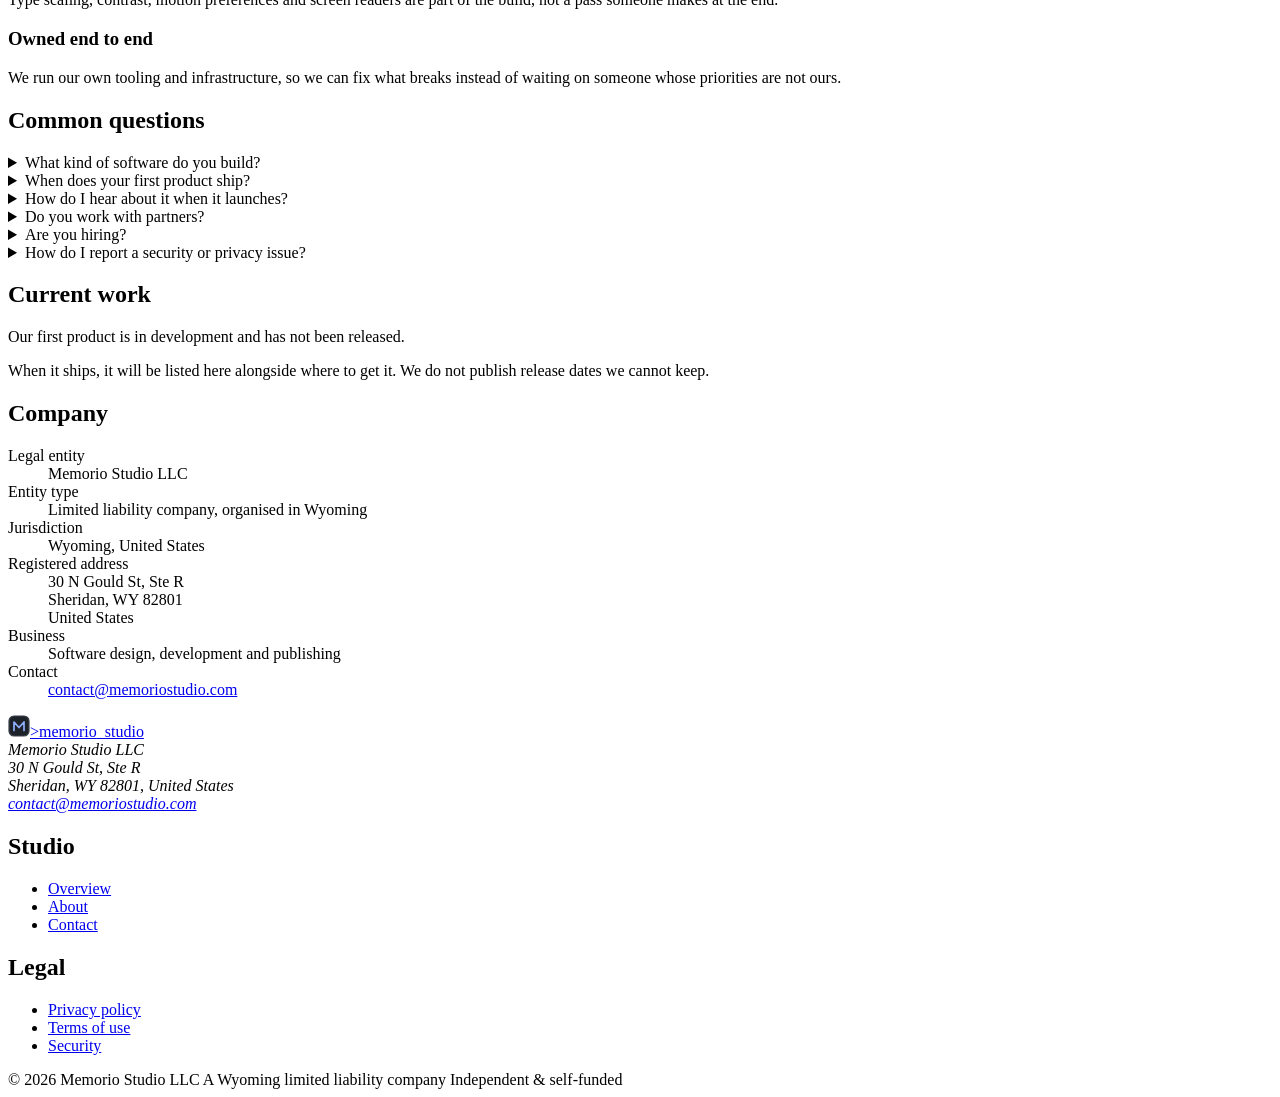
==== commit 746adddf: "content: headline is 'Built to be relied on.' Founder's pick from the three offered. It is the plain" ====
--- a/site/index.html
+++ b/site/index.html
@@ -42,7 +42,7 @@
     <span class="pulse" aria-hidden="true"></span>
     <span>Currently in build — first product</span>
   </p>
-  <h1>Software worth the wait.</h1>
+  <h1>Built to be relied on.</h1>
   <p class="sub">Memorio Studio LLC is an independent software company. We design, build and
   publish our own applications — start to finish, in house.</p>
   <a class="cta" href="/contact.html">Get in touch</a>
